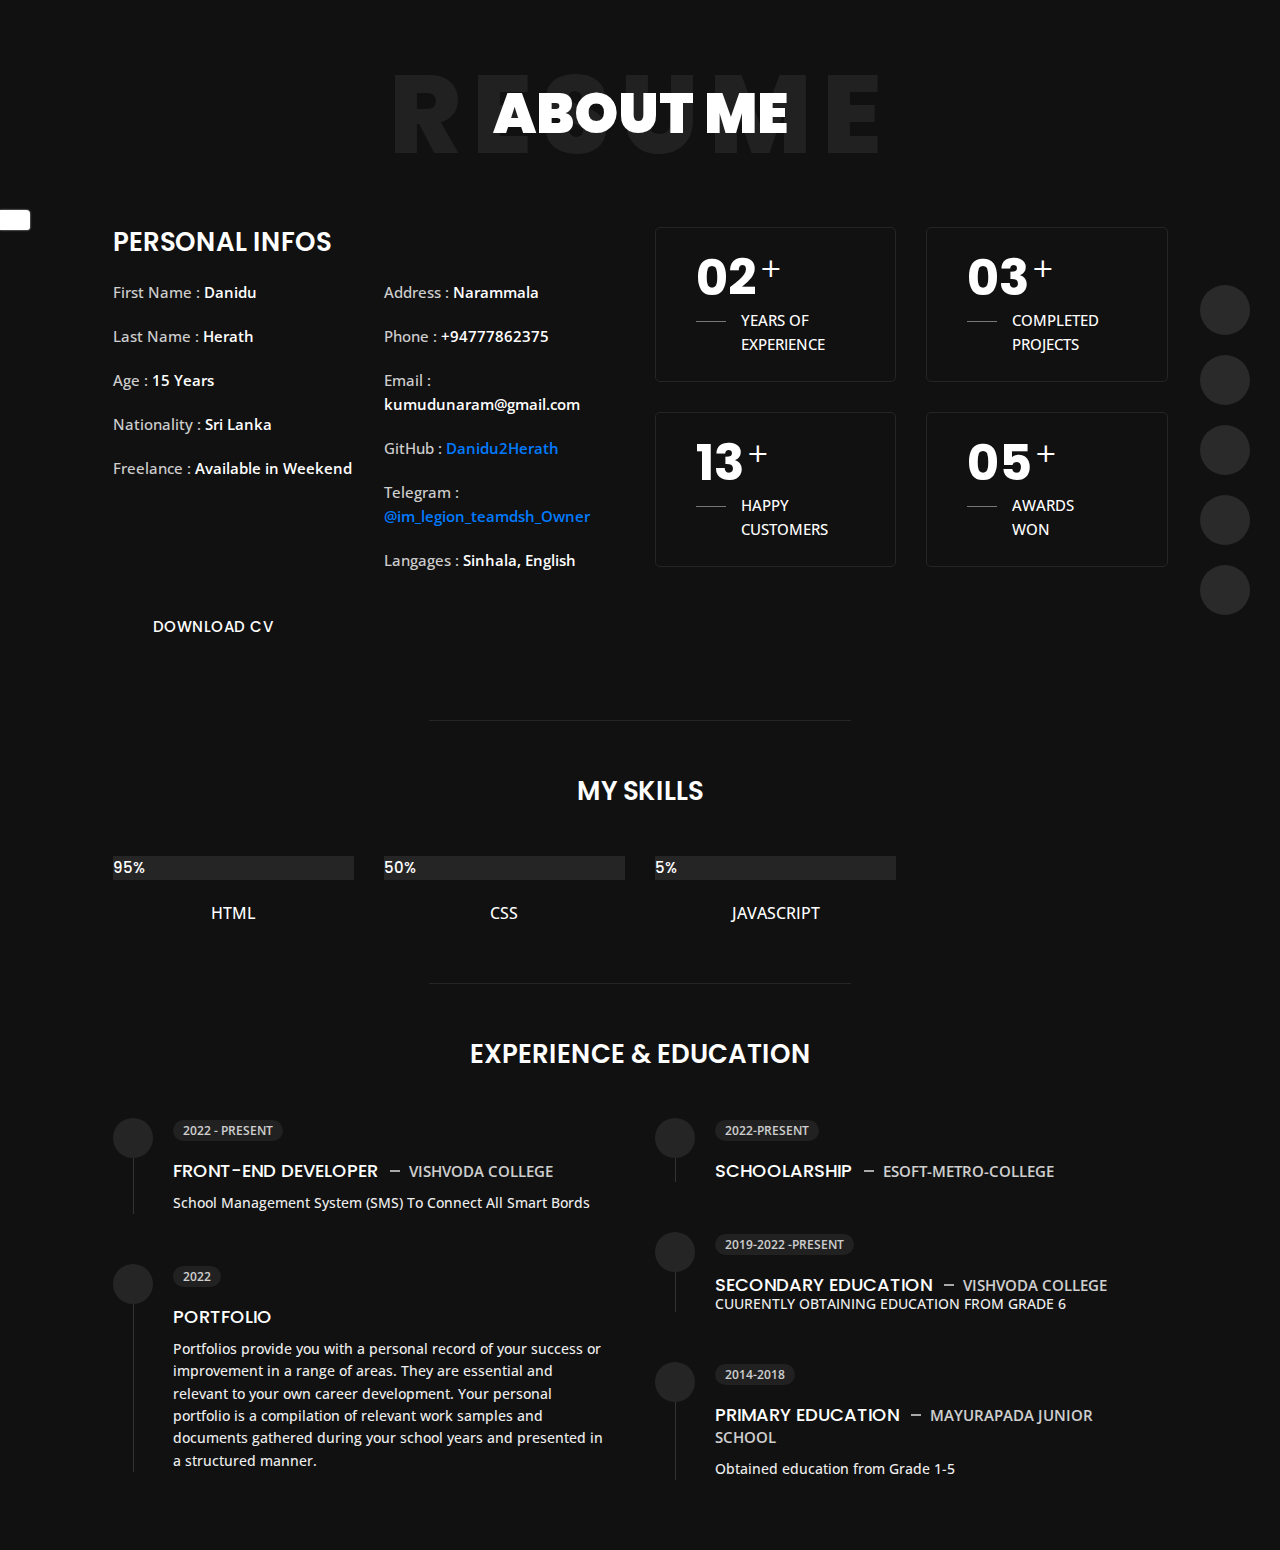
==== about.html @ b84ed31e "UI Changed" ====
<!DOCTYPE html>
<html lang="en">
  <head>
    <meta charset="utf-8" />
    <title>About Personal Portfolio</title>
    <meta name="viewport" content="width=device-width, initial-scale=1" />

    <!-- Template Google Fonts -->
    <link
      href="https://fonts.googleapis.com/css?family=Poppins:400,400i,500,500i,600,600i,700,700i,800,800i,900,900i"
      rel="stylesheet"
    />
    <link
      href="https://fonts.googleapis.com/css?family=Open+Sans:300,400,400i,600,600i,700"
      rel="stylesheet"
    />

    <!-- Template CSS Files -->
    <link href="css/bootstrap.min.css" rel="stylesheet" />
    <link href="css/preloader.min.css" rel="stylesheet" />
    <link href="css/circle.css" rel="stylesheet" />
    <link href="css/font-awesome.min.css" rel="stylesheet" />
    <link href="css/fm.revealator.jquery.min.css" rel="stylesheet" />
    <link href="css/style.css" rel="stylesheet" />

    <!-- CSS Skin File -->
    <link href="css/skins/yellow.css" rel="stylesheet" />

    <!-- Live Style Switcher - demo only -->
    <link
      rel="alternate stylesheet"
      type="text/css"
      title="blue"
      href="css/skins/blue.css"
    />
    <link
      rel="alternate stylesheet"
      type="text/css"
      title="green"
      href="css/skins/green.css"
    />
    <link
      rel="alternate stylesheet"
      type="text/css"
      title="yellow"
      href="css/skins/yellow.css"
    />
    <link
      rel="alternate stylesheet"
      type="text/css"
      title="blueviolet"
      href="css/skins/blueviolet.css"
    />
    <link
      rel="alternate stylesheet"
      type="text/css"
      title="goldenrod"
      href="css/skins/goldenrod.css"
    />
    <link
      rel="alternate stylesheet"
      type="text/css"
      title="magenta"
      href="css/skins/magenta.css"
    />
    <link
      rel="alternate stylesheet"
      type="text/css"
      title="orange"
      href="css/skins/orange.css"
    />
    <link
      rel="alternate stylesheet"
      type="text/css"
      title="purple"
      href="css/skins/purple.css"
    />
    <link
      rel="alternate stylesheet"
      type="text/css"
      title="red"
      href="css/skins/red.css"
    />
    <link
      rel="alternate stylesheet"
      type="text/css"
      title="yellowgreen"
      href="css/skins/yellowgreen.css"
    />
    <link rel="stylesheet" type="text/css" href="css/styleswitcher.css" />

    <!-- Modernizr JS File -->
    <script src="js/modernizr.custom.js"></script>
  </head>

  <body class="about">
    <!-- Live Style Switcher Starts - demo only -->
    <div id="switcher" class="">
      <div class="content-switcher">
        <h4>STYLE SWITCHER</h4>
        <ul>
          <li>
            <a
              href="#"
              onclick="setActiveStyleSheet('purple');"
              title="purple"
              class="color"
              ><img src="img/styleswitcher/purple.png" alt="purple"
            /></a>
          </li>
          <li>
            <a
              href="#"
              onclick="setActiveStyleSheet('red');"
              title="red"
              class="color"
              ><img src="img/styleswitcher/red.png" alt="red"
            /></a>
          </li>
          <li>
            <a
              href="#"
              onclick="setActiveStyleSheet('blueviolet');"
              title="blueviolet"
              class="color"
              ><img src="img/styleswitcher/blueviolet.png" alt="blueviolet"
            /></a>
          </li>
          <li>
            <a
              href="#"
              onclick="setActiveStyleSheet('blue');"
              title="blue"
              class="color"
              ><img src="img/styleswitcher/blue.png" alt="blue"
            /></a>
          </li>
          <li>
            <a
              href="#"
              onclick="setActiveStyleSheet('goldenrod');"
              title="goldenrod"
              class="color"
              ><img src="img/styleswitcher/goldenrod.png" alt="goldenrod"
            /></a>
          </li>
          <li>
            <a
              href="#"
              onclick="setActiveStyleSheet('magenta');"
              title="magenta"
              class="color"
              ><img src="img/styleswitcher/magenta.png" alt="magenta"
            /></a>
          </li>
          <li>
            <a
              href="#"
              onclick="setActiveStyleSheet('yellowgreen');"
              title="yellowgreen"
              class="color"
              ><img src="img/styleswitcher/yellowgreen.png" alt="yellowgreen"
            /></a>
          </li>
          <li>
            <a
              href="#"
              onclick="setActiveStyleSheet('orange');"
              title="orange"
              class="color"
              ><img src="img/styleswitcher/orange.png" alt="orange"
            /></a>
          </li>
          <li>
            <a
              href="#"
              onclick="setActiveStyleSheet('green');"
              title="green"
              class="color"
              ><img src="img/styleswitcher/green.png" alt="green"
            /></a>
          </li>
          <li>
            <a
              href="#"
              onclick="setActiveStyleSheet('yellow');"
              title="yellow"
              class="color"
              ><img src="img/styleswitcher/yellow.png" alt="yellow"
            /></a>
          </li>
        </ul>

        <div id="hideSwitcher">&times;</div>
      </div>
    </div>
    <div id="showSwitcher" class="styleSecondColor">
      <i class="fa fa-cog fa-spin"></i>
    </div>
    <!-- Live Style Switcher Ends - demo only -->
    <!-- Header Starts -->
    <header class="header" id="navbar-collapse-toggle">
      <!-- Fixed Navigation Starts -->
      <ul
        class="icon-menu d-none d-lg-block revealator-slideup revealator-once revealator-delay1"
      >
        <li class="icon-box">
          <i class="fa fa-home"></i>
          <a href="index.html">
            <h2>Home</h2>
          </a>
        </li>
        <li class="icon-box active">
          <i class="fa fa-user"></i>
          <a href="about.html">
            <h2>About</h2>
          </a>
        </li>
        <li class="icon-box">
          <i class="fa fa-briefcase"></i>
          <a href="portfolio.html">
            <h2>Portfolio</h2>
          </a>
        </li>
        <li class="icon-box">
          <i class="fa fa-envelope-open"></i>
          <a href="contact.html">
            <h2>Contact</h2>
          </a>
        </li>
        <li class="icon-box">
          <i class="fa fa-comments"></i>
          <a href="blog.html">
            <h2>Blog</h2>
          </a>
        </li>
      </ul>
      <!-- Fixed Navigation Ends -->
      <!-- Mobile Menu Starts -->
      <nav role="navigation" class="d-block d-lg-none">
        <div id="menuToggle">
          <input type="checkbox" />
          <span></span>
          <span></span>
          <span></span>
          <ul class="list-unstyled" id="menu">
            <li>
              <a href="index.html"
                ><i class="fa fa-home"></i><span>Home</span></a
              >
            </li>
            <li class="active">
              <a href="about.html"
                ><i class="fa fa-user"></i><span>About</span></a
              >
            </li>
            <li>
              <a href="portfolio.html"
                ><i class="fa fa-folder-open"></i><span>Portfolio</span></a
              >
            </li>
            <li>
              <a href="contact.html"
                ><i class="fa fa-envelope-open"></i><span>Contact</span></a
              >
            </li>
            <li>
              <a href="blog.html"
                ><i class="fa fa-comments"></i><span>Blog</span></a
              >
            </li>
          </ul>
        </div>
      </nav>
      <!-- Mobile Menu Ends -->
    </header>
    <!-- Header Ends -->
    <!-- Page Title Starts -->
    <section
      class="title-section text-left text-sm-center revealator-slideup revealator-once revealator-delay1"
    >
      <h1>ABOUT <span>ME</span></h1>
      <span class="title-bg">Resume</span>
    </section>
    <!-- Page Title Ends -->
    <!-- Main Content Starts -->
    <section
      class="main-content revealator-slideup revealator-once revealator-delay1"
    >
      <div class="container">
        <div class="row">
          <!-- Personal Info Starts -->
          <div class="col-12 col-lg-5 col-xl-6">
            <div class="row">
              <div class="col-12">
                <h3 class="text-uppercase custom-title mb-0 ft-wt-600">
                  personal infos
                </h3>
              </div>
              <div class="col-12 d-block d-sm-none">
                <img
                  src="img/img-mobile.jpg"
                  class="img-fluid main-img-mobile"
                  alt="my picture"
                />
              </div>
              <div class="col-6">
                <ul class="about-list list-unstyled open-sans-font">
                  <li>
                    <span class="title">first name :</span>
                    <span
                      class="value d-block d-sm-inline-block d-lg-block d-xl-inline-block"
                      >Danidu</span
                    >
                  </li>
                  <li>
                    <span class="title">last name :</span>
                    <span
                      class="value d-block d-sm-inline-block d-lg-block d-xl-inline-block"
                      >Herath</span
                    >
                  </li>
                  <li>
                    <span class="title">Age :</span>
                    <span
                      class="value d-block d-sm-inline-block d-lg-block d-xl-inline-block"
                      >15 Years</span
                    >
                  </li>
                  <li>
                    <span class="title">Nationality :</span>
                    <span
                      class="value d-block d-sm-inline-block d-lg-block d-xl-inline-block"
                      >Sri Lanka</span
                    >
                  </li>
                  <li>
                    <span class="title">Freelance :</span>
                    <span
                      class="value d-block d-sm-inline-block d-lg-block d-xl-inline-block"
                      >Available in Weekend</span
                    >
                  </li>
                </ul>
              </div>
              <div class="col-6">
                <ul class="about-list list-unstyled open-sans-font">
                  <li>
                    <span class="title">Address :</span>
                    <span
                      class="value d-block d-sm-inline-block d-lg-block d-xl-inline-block"
                      >Narammala</span
                    >
                  </li>
                  <li>
                    <span class="title">phone :</span>
                    <span
                      class="value d-block d-sm-inline-block d-lg-block d-xl-inline-block"
                      >+94777862375</span
                    >
                  </li>
                  <li>
                    <span class="title">Email :</span>
                    <span
                      class="value d-block d-sm-inline-block d-lg-block d-xl-inline-block"
                      >kumudunaram@gmail.com</span
                    >
                  </li>
                  <li>
                    <span class="title">GitHub :</span>
                    <span
                      class="value d-block d-sm-inline-block d-lg-block d-xl-inline-block"
                      ><a href="https://github.com/Danidu2Herath"
                        >Danidu2Herath</a
                      ></span
                    >
                  </li>
                  <li>
                    <span class="title">Telegram :</span>
                    <span
                      class="value d-block d-sm-inline-block d-lg-block d-xl-inline-block"
                      ><a href="https://t.me/im_legion_teamdsh_Owner"
                        >@im_legion_teamdsh_Owner</a
                      ></span
                    >
                  </li>
                  <li>
                    <span class="title">langages :</span>
                    <span
                      class="value d-block d-sm-inline-block d-lg-block d-xl-inline-block"
                      >Sinhala, English</span
                    >
                  </li>
                </ul>
              </div>
              <div class="col-12 mt-3">
                <a href="about.html" class="btn btn-download">Download CV</a>
              </div>
            </div>
          </div>
          <!-- Personal Info Ends -->
          <!-- Boxes Starts -->
          <div class="col-12 col-lg-7 col-xl-6 mt-5 mt-lg-0">
            <div class="row">
              <div class="col-6">
                <div class="box-stats with-margin">
                  <h3 class="poppins-font position-relative">02</h3>
                  <p
                    class="open-sans-font m-0 position-relative text-uppercase"
                  >
                    years of <span class="d-block">experience</span>
                  </p>
                </div>
              </div>
              <div class="col-6">
                <div class="box-stats with-margin">
                  <h3 class="poppins-font position-relative">03</h3>
                  <p
                    class="open-sans-font m-0 position-relative text-uppercase"
                  >
                    completed <span class="d-block">projects</span>
                  </p>
                </div>
              </div>
              <div class="col-6">
                <div class="box-stats">
                  <h3 class="poppins-font position-relative">13</h3>
                  <p
                    class="open-sans-font m-0 position-relative text-uppercase"
                  >
                    Happy<span class="d-block">customers</span>
                  </p>
                </div>
              </div>
              <div class="col-6">
                <div class="box-stats">
                  <h3 class="poppins-font position-relative">05</h3>
                  <p
                    class="open-sans-font m-0 position-relative text-uppercase"
                  >
                    awards <span class="d-block">won</span>
                  </p>
                </div>
              </div>
            </div>
          </div>
          <!-- Boxes Ends -->
        </div>
        <hr class="separator" />
        <!-- Skills Starts -->
        <div class="row">
          <div class="col-12">
            <h3
              class="text-uppercase pb-4 pb-sm-5 mb-3 mb-sm-0 text-left text-sm-center custom-title ft-wt-600"
            >
              My Skills
            </h3>
          </div>
          <!-- <div class="col-6 col-md-3 mb-3 mb-sm-5">
            <div class="c100 p25">
              <span>95%</span>
              <div class="slice">
                <div class="bar"></div>
                <div class="fill"></div>
              </div>
            </div>
            <h6 class="text-uppercase open-sans-font text-center mt-2 mt-sm-4">
              html
            </h6>
          </div> -->
          <div class="col-6 col-md-3 mb-3 mb-sm-5">
            <div class="c100 p89">
              <span>95%</span>
              <div class="slice">
                <div class="bar"></div>
                <div class="fill"></div>
              </div>
            </div>
            <h6 class="text-uppercase open-sans-font text-center mt-2 mt-sm-4">
              HTML
            </h6>
          </div>
          <div class="col-6 col-md-3 mb-3 mb-sm-5">
            <div class="c100 p50">
              <span>50%</span>
              <div class="slice">
                <div class="bar"></div>
                <div class="fill"></div>
              </div>
            </div>
            <h6 class="text-uppercase open-sans-font text-center mt-2 mt-sm-4">
              CSS
            </h6>
          </div>

          <div class="col-6 col-md-3 mb-3 mb-sm-5">
            <div class="c100 p5">
              <span>5%</span>
              <div class="slice">
                <div class="bar"></div>
                <div class="fill"></div>
              </div>
            </div>
            <h6 class="text-uppercase open-sans-font text-center mt-2 mt-sm-4">
              JavaScript
            </h6>
          </div>
        </div>
        <!-- Skills Ends -->
        <hr class="separator mt-1" />
        <!-- Experience & Education Starts -->
        <div class="row">
          <div class="col-12">
            <h3
              class="text-uppercase pb-5 mb-0 text-left text-sm-center custom-title ft-wt-600"
            >
              Experience <span>&</span> Education
            </h3>
          </div>
          <div class="col-lg-6 m-15px-tb">
            <div class="resume-box">
              <ul>
                <li>
                  <div class="icon">
                    <i class="fa fa-briefcase"></i>
                  </div>
                  <span class="time open-sans-font text-uppercase"
                    >2022 - Present</span
                  >
                  <h5 class="poppins-font text-uppercase">
                    Front-End Developer
                    <span class="place open-sans-font">Vishvoda College</span>
                  </h5>
                  <p class="open-sans-font">
                    School Management System (SMS) To Connect All Smart Bords
                  </p>
                </li>
                <li>
                  <div class="icon">
                    <i class="fa fa-briefcase"></i>
                  </div>
                  <span class="time open-sans-font text-uppercase">2022</span>
                  <h5 class="poppins-font text-uppercase">
                    Portfolio
                    <!-- <span class="place open-sans-font"></span> -->
                  </h5>
                  <p class="open-sans-font">
                    Portfolios provide you with a personal record of your
                    success or improvement in a range of areas. They are
                    essential and relevant to your own career development. Your
                    personal portfolio is a compilation of relevant work samples
                    and documents gathered during your school years and
                    presented in a structured manner.
                  </p>
                </li>
              </ul>
            </div>
          </div>
          <div class="col-lg-6 m-15px-tb">
            <div class="resume-box">
              <ul>
                <li>
                  <div class="icon">
                    <i class="fa fa-graduation-cap"></i>
                  </div>
                  <span class="time open-sans-font text-uppercase"
                    >2022-Present</span
                  >
                  <h5 class="poppins-font text-uppercase">
                    Schoolarship
                    <span class="place open-sans-font"
                      >Esoft-Metro-College</span
                    >
                  </h5>
                  <p class="open-sans-font"></p>
                </li>
                <li>
                  <div class="icon">
                    <i class="fa fa-graduation-cap"></i>
                  </div>
                  <span class="time open-sans-font text-uppercase">2019-2022 -Present</span>
                  <h5 class="poppins-font text-uppercase">
                   Secondary Education
                    <span class="place open-sans-font">Vishvoda College</span>
                  <p class="open-sans-font">
                    Cuurently Obtaining education from Grade 6
                  </p>
                </li>
                <li>
                  <div class="icon">
                    <i class="fa fa-graduation-cap"></i>
                  </div>
                  <span class="time open-sans-font text-uppercase">2014-2018</span>
                  <h5 class="poppins-font text-uppercase">
                    Primary Education
                    <span class="place open-sans-font">Mayurapada Junior School</span>
                  </h5>
                  <p class="open-sans-font">
                    Obtained education from Grade 1-5
                  </p>
                </li>
              </ul>
            </div>
          </div>
        </div>
        <!-- Experience & Education Ends -->
      </div>
    </section>
    <!-- Main Content Ends -->

    <!-- Template JS Files -->
    <script src="js/jquery-3.5.0.min.js"></script>
    <script src="js/styleswitcher.js"></script>
    <script src="js/preloader.min.js"></script>
    <script src="js/fm.revealator.jquery.min.js"></script>
    <script src="js/imagesloaded.pkgd.min.js"></script>
    <script src="js/masonry.pkgd.min.js"></script>
    <script src="js/classie.js"></script>
    <script src="js/cbpGridGallery.js"></script>
    <script src="js/jquery.hoverdir.js"></script>
    <script src="js/popper.min.js"></script>
    <script src="js/bootstrap.js"></script>
    <script src="js/custom.js"></script>
  </body>
</html>
---- css/style.css ----
/*------------------------------------------------------------------
[Table of contents]
	+ General
	    - Miscellaneous
		- Light Body
		- Buttons
		- Page Title
	+ Header
		- Desktop Navigation
		- Mobile Navigation
	+ Pages
		- Homepage
		+ About
		    - Personal Info List
			- Box Stats
			- Resume
			- Skills
		+ Portfolio
		    - Grid
		    + Slideshow
                - Embedded Videos
                - Carousel
                - Navigation
        + Contact
            - Left Side
            - Contact Form
		+ Blog
            - Latest Posts
            - Pagination
	- Responsive Design Styles
-------------------------------------------------------------------*/

/* [ GENERAL ] */
/*================================================== */

/*** Miscellaneous ***/

html {
  overflow-x: hidden;
  height: 100%;
}

body {
  font-family: "Poppins", sans-serif;
  font-size: 15px;
  color: #fff;
  font-weight: 500;
  line-height: 1.6;
  position: relative;
  background-size: cover;
  background-position: center;
  height: 100%;
  width: 100%;
  background-color: #111;
}

.poppins-font {
  font-family: "Poppins", sans-serif;
}

.open-sans-font {
  font-family: "Open Sans", sans-serif;
}

hr.separator {
  border-top: 1px solid #252525;
  margin: 70px auto 55px;
  max-width: 40%;
}

.ft-wt-600 {
  font-weight: 600;
}

.mb-30 {
  margin-bottom: 30px;
}

.no-transform {
  transform: none !important;
}

.custom-title {
  padding-bottom: 22px;
  font-size: 26px;
}

/*** Light Body ***/

body.light {
  color: #666;
  background-color: #fff;
}

body.home.light .home-details h1 span {
  color: #666;
}

body.home.light .home-details h6 {
  color: #777;
}

body.home.light .bg {
  background-image: url(../img/light.jpg);
  background-size: cover;
  background-repeat: no-repeat;
  background-position: top;
  box-shadow: 0 0 7px rgba(0, 0, 0, 0.3);
}

body.light .preloader .black_wall {
  background-color: #eee;
}

body.light .preloader {
  background-color: #fff;
}

body.light .title-section h1 {
  color: #666;
}

body.light .title-bg {
  color: rgba(30, 37, 48, 0.07);
}

body.light.about .box-stats {
  border: 1px solid #ddd;
}

body.light.about .c100,
body.light.about .resume-box .time {
  background-color: #eee;
}

body.light.about .resume-box .time,
body.light.about .resume-box p {
  color: #666;
}

body.light.about .resume-box .place:before {
  background-color: #666;
}

body.light.about .resume-box li:after {
  border-left: 1px solid #ddd;
}

body.light.about .c100 > span {
  color: #666;
}

body.light.about .c100:after {
  background-color: #fff;
}

body.light.portfolio .slideshow figure {
  background-color: #fff;
}

body.light.portfolio .slideshow ul > li:after {
  background: rgba(255, 255, 255, 0.77);
}

body.light.portfolio .slideshow {
  background: rgba(0, 0, 0, 0.7);
}

body.light.contact .contactform input[type="text"],
body.light.contact .contactform input[type="email"],
body.light.contact .contactform textarea {
  background-color: #fff;
  border: 1px solid #ddd;
  color: #666;
}

body.light.contact ul.social li a {
  color: #666;
  background: #eee;
}

body.light.contact ul.social li a:hover {
  color: #fff;
}

body.light.blog .post-content {
  background-color: #f2f2f2;
}

body.light.blog .post-content .entry-header h3 a {
  color: #666;
}

body.light.blog .page-link {
  color: #666;
  background-color: #eee;
  border: 1px solid #eee;
}

body.light.blog-post .meta {
  color: #888;
}

body.light.blog .page-item.active .page-link {
  color: #fff;
}

body.light hr.separator {
  border-top: 1px solid #ddd;
}

@media (min-width: 992px) {
  body.light .header ul.icon-menu li.icon-box {
    background-color: #eee;
  }

  body.light .header ul.icon-menu li.icon-box i {
    color: #666;
  }

  body.light .header ul.icon-menu li.icon-box.active,
  body.light .header ul.icon-menu li.icon-box:hover,
  body.light .header ul.icon-menu li.icon-box.active i,
  body.light .header ul.icon-menu li.icon-box:hover i {
    color: #fff;
  }
}

@media (max-width: 991px) {
  body.light .main-img-mobile {
    border: 4px solid #eee;
  }

  body.light #menuToggle {
    border: 1px solid #ddd;
  }

  body.light #menuToggle,
  body.light #menu {
    background: #eee;
  }

  body.light #menuToggle > span,
  body.light #menuToggle input:checked ~ span {
    background: #666;
  }

  body.light #menu li a {
    color: #666;
  }

  body.light #menu li:after {
    background: #ddd;
  }

  body.light.portfolio .slideshow nav {
    background: #eee;
    border-bottom: 1px solid #ddd;
  }

  body.light.portfolio .slideshow nav span img {
    display: none;
  }

  body.light.portfolio .slideshow nav span.nav-next {
    background-image: url("../img/projects/navigation/right-arrow.png");
    background-size: cover;
  }

  body.light.portfolio .slideshow nav span.nav-prev {
    background-image: url("../img/projects/navigation/left-arrow.png");
    background-size: cover;
  }

  body.light.portfolio .slideshow nav span.nav-close {
    background-image: url("../img/projects/navigation/close-button.png");
    background-size: cover;
  }

  body.light.portfolio .slideshow nav span.nav-next,
  body.light.portfolio .slideshow nav span.nav-prev {
    top: 51px;
  }

  body.light.portfolio .slideshow {
    background: #fff;
  }
}

@media (max-width: 576px) {
  body.light .title-section {
    background: #eee;
    border-bottom: 1px solid #ddd;
  }

  body.light #menuToggle {
    border: 0;
  }

  body.light.portfolio .slideshow nav span.nav-next,
  body.light.portfolio .slideshow nav span.nav-prev {
    top: 31px;
  }
}
/*** Buttons ***/
.btn {
  box-shadow: none !important;
  border-radius: 26px;
  font-weight: 500;
  height: 46px;
  line-height: 46px;
  font-size: 15px;
  text-transform: uppercase;
  color: #fff;
  padding: 0 40px;
  outline: none !important;
  overflow: hidden;
  display: inline-block;
  position: relative;
  font-family: "Poppins", sans-serif;
  letter-spacing: 0.5px;
  border: 0;
}

.btn,
.btn:hover,
.btn:focus {
  color: #fff;
  text-decoration: none;
}

/*** Page Title ***/

.title-section {
  margin: 0 auto;
  width: 100%;
  position: relative;
  padding: 80px 0;
}

.title-section h1 {
  font-size: 56px;
  font-weight: 900;
  color: #fff;
  text-transform: uppercase;
  margin: 0;
}

.title-bg {
  font-size: 110px;
  left: 0;
  letter-spacing: 10px;
  line-height: 0.7;
  position: absolute;
  right: 0;
  top: 50%;
  text-transform: uppercase;
  font-weight: 800;
  -webkit-transform: translateY(-50%);
  -moz-transform: translateY(-50%);
  -ms-transform: translateY(-50%);
  -o-transform: translateY(-50%);
  transform: translateY(-50%);
  color: rgba(255, 255, 255, 0.07);
}

/* [ HEADER ] */
/*================================================== */

/*** Desktop Navigation ***/

@media (min-width: 992px) {
  /*** Navigation ***/

  .header {
    position: fixed;
    right: 30px;
    bottom: 0;
    z-index: 3;
    display: flex;
    align-items: center;
    height: calc(100vh - 200px);
    top: 100px;
    opacity: 1;
    transition: opacity 0.3s;
    -webkit-transition: opacity 0.3s;
  }

  .header.hide-header {
    z-index: 0 !important;
    opacity: 0;
  }

  .header ul.icon-menu {
    margin: 0;
    padding: 0;
  }

  .header ul.icon-menu li.icon-box {
    width: 50px;
    height: 50px;
    list-style: none;
    position: relative;
    display: flex;
    align-items: center;
    transition: 0.3s;
    margin: 20px 0;
    border-radius: 50%;
    background: #2b2a2a;
  }

  .header ul.icon-menu li.icon-box i {
    color: #ddd;
    font-size: 19px;
    transition: 0.3s;
  }

  .header ul.icon-menu li.icon-box.active,
  .header ul.icon-menu li.icon-box:hover,
  .header ul.icon-menu li.icon-box.active i,
  .header ul.icon-menu li.icon-box:hover i {
    color: #fff;
  }

  .header .icon-box h2 {
    font-size: 15px;
    font-weight: 500;
  }

  .header .icon-box a {
    display: block;
    padding: 0;
    width: 50px;
    height: 50px;
  }

  .header .icon-box i.fa {
    position: absolute;
    pointer-events: none;
  }

  .header .icon-menu i {
    left: 0;
    right: 0;
    margin: 0 auto;
    display: block;
    text-align: center;
    font-size: 35px;
    top: 15px;
  }

  .header .icon-box h2 {
    z-index: -1;
    position: absolute;
    top: 0;
    right: 0;
    opacity: 0;
    color: #fff;
    line-height: 50px;
    font-weight: 500;
    transition: all 0.3s;
    border-radius: 30px;
    text-transform: uppercase;
    padding: 0 25px 0 30px;
    height: 50px;
  }

  .header .icon-box a:hover h2 {
    opacity: 1;
    right: 27px;
    margin: 0;
    text-align: center;
    border-radius: 30px 0 0 30px;
  }
}

/* [ Pages ] */
/*================================================== */

/*** Homepage ***/

.home .color-block {
  position: fixed;
  height: 200%;
  width: 100%;
  transform: rotate(-15deg);
  left: -83%;
  top: -50%;
}

.home .bg {
  background-image: url(../img/IMG_20191224_124745.jpg);
  background-size: cover;
  background-repeat: no-repeat;
  background-position: top;
  height: calc(100vh - 60px);
  z-index: 111;
  border-radius: 15px;
  left: 30px;
  top: 30px;
  box-shadow: 0 0 7px rgba(0, 0, 0, 0.9);
}

.home .container-home {
  display: flex;
  align-items: center;
  min-height: 100%;
}

.home .home-details > div {
  max-width: 550px;
  margin: 0 auto;
}

.home .home-details h1 {
  font-size: 45px;
  line-height: 45px;
  font-weight: 700;
  margin: 18px 0 10px;
}

.home .home-details h1 span {
  color: #fff;
  font-weight: 600;
}

.home .home-details h6 {
  color: #eee;
  font-size: 22px;
  font-weight: 400;
  display: block;
}

.home .home-details p {
  margin: 10px 0 23px;
  font-size: 16px;
  line-height: 32px;
}

/*** About ***/

.about .main-content {
  padding-bottom: 20px;
}

/* Personal Info List */

.about .about-list li:not(:last-child) {
  padding-bottom: 20px;
}

.about .about-list .title {
  opacity: 0.8;
  text-transform: capitalize;
}

.about .about-list .value {
  font-weight: 600;
}

/* Box Stats */

.about .box-stats {
  padding: 20px 30px 25px 40px;
  border-radius: 5px;
  border: 1px solid #252525;
}

.about .box-stats.with-margin {
  margin-bottom: 30px;
}

.about .box-stats h3 {
  position: relative;
  display: inline-block;
  margin: 0;
  font-size: 50px;
  font-weight: 700;
}

.about .box-stats h3:after {
  content: "+";
  position: absolute;
  right: -24px;
  font-size: 33px;
  font-weight: 300;
  top: 2px;
}

.about .box-stats p {
  padding-left: 45px;
}

.about .box-stats p:before {
  content: "";
  position: absolute;
  left: 0;
  top: 13px;
  width: 30px;
  height: 1px;
  background: #777;
}

/* Resume */

.about .resume-box ul {
  margin: 0;
  padding: 0;
  list-style: none;
}

.about .resume-box li {
  position: relative;
  padding: 0 20px 0 60px;
  margin: 0 0 50px;
}

.about .resume-box li:after {
  content: "";
  position: absolute;
  top: 0;
  left: 20px;
  bottom: 0;
  border-left: 1px solid #333;
}

.about .resume-box .icon {
  width: 40px;
  height: 40px;
  position: absolute;
  left: 0;
  right: 0;
  line-height: 40px;
  text-align: center;
  z-index: 1;
  border-radius: 50%;
  color: #fff;
  background-color: #252525;
}

.about .resume-box .time {
  color: #fff;
  font-size: 12px;
  padding: 1px 10px;
  display: inline-block;
  margin-bottom: 12px;
  border-radius: 20px;
  font-weight: 600;
  background-color: #252525;
  opacity: 0.8;
}

.about .resume-box h5 {
  font-size: 18px;
  margin: 7px 0 10px;
}

.about .resume-box p {
  margin: 0;
  color: #eee;
  font-size: 14px;
}

.about .resume-box .place {
  opacity: 0.8;
  font-weight: 600;
  font-size: 15px;
  position: relative;
  padding-left: 26px;
}

.about .resume-box .place:before {
  position: absolute;
  content: "";
  width: 10px;
  height: 2px;
  background-color: #fff;
  left: 7px;
  top: 9px;
  opacity: 0.8;
}

/* Skills */

.about .c100 {
  float: none !important;
  margin: 0 auto;
  background-color: #252525;
}

.about .c100 > span {
  color: #fff;
}

.about .c100:after {
  background-color: #111;
}

/*** Portfolio ***/
.portfolio .main-content {
  padding-bottom: 60px;
  margin-top: -15px;
}

/* Grid */

.portfolio .grid-gallery ul {
  list-style: none;
  margin: 0;
  padding: 0;
}

.portfolio .grid-gallery figure {
  margin: 0;
}

.portfolio .grid-gallery figure img {
  display: block;
  width: 100%;
  border-radius: 5px;
  transition: 0.3s;
}

.portfolio .grid-wrap {
  margin: 0 auto;
}

.portfolio .grid {
  margin: 0 auto;
}

.portfolio .grid li {
  width: 33.333333%;
  float: left;
  cursor: pointer;
  padding: 15px;
}

.portfolio .grid figure {
  -webkit-transition: 0.3s;
  transition: 0.3s;
  border-radius: 5px;
  padding: 0;
  position: relative;
  overflow: hidden;
}

.portfolio .grid figure img {
  display: block;
  position: relative;
}

.portfolio .grid li a {
  overflow: hidden;
}

.portfolio .grid li figure div {
  position: absolute;
  width: 100%;
  height: 100%;
  display: -webkit-box;
  display: -webkit-flex;
  display: -ms-flexbox;
  display: flex;
  -webkit-box-align: center;
  -webkit-align-items: center;
  -ms-flex-align: center;
  align-items: center;
  text-align: center;
  justify-content: center;
}

.portfolio .grid li figure div span {
  margin: 0;
  text-transform: uppercase;
  color: #fff;
  font-size: 18px;
}

/* Slideshow */

.portfolio .slideshow {
  position: fixed;
  background: rgba(0, 0, 0, 0.85);
  width: 100%;
  height: 100%;
  top: 0;
  left: 0;
  z-index: 1111;
  opacity: 0;
  visibility: hidden;
  overflow: hidden;
  -webkit-perspective: 1000px;
  perspective: 1000px;
  -webkit-transition: opacity 0.5s, visibility 0s 0.5s;
  transition: opacity 0.5s, visibility 0s 0.5s;
  text-align: left;
}

.portfolio .slideshow-open .slideshow {
  opacity: 1;
  visibility: visible;
  -webkit-transition: opacity 0.5s;
  transition: opacity 0.5s;
}

.portfolio .slideshow ul {
  width: 100%;
  height: 100%;
  -webkit-transform-style: preserve-3d;
  transform-style: preserve-3d;
  -webkit-transform: translate3d(0, 0, 150px);
  transform: translate3d(0, 0, 150px);
  -webkit-transition: -webkit-transform 0.5s;
  transition: transform 0.5s;
}

.portfolio .slideshow ul.animatable > li {
  -webkit-transition: -webkit-transform 0.5s;
  transition: transform 0.5s;
}

.portfolio .slideshow-open .slideshow ul {
  -webkit-transform: translate3d(0, 0, 0);
  transform: translate3d(0, 0, 0);
}

.portfolio .slideshow ul > li {
  width: 660px;
  position: absolute;
  top: 50%;
  left: 50%;
  margin: -280px 0 0 -330px;
  visibility: hidden;
}

.portfolio .slideshow ul > li.show {
  visibility: visible;
}

.portfolio .slideshow ul > li:after {
  content: "";
  position: absolute;
  width: 100%;
  height: 100%;
  top: 0;
  left: 0;
  background: rgba(0, 0, 0, 0.7);
  -webkit-transition: opacity 0.3s;
  transition: opacity 0.3s;
  z-index: 111;
  border-radius: 10px;
}

.portfolio .slideshow ul > li.current:after {
  visibility: hidden;
  opacity: 0;
  -webkit-transition: opacity 0.3s, visibility 0s 0.3s;
  transition: opacity 0.3s, visibility 0s 0.3s;
}

.portfolio .slideshow figure {
  width: 100%;
  height: 100%;
  background: #252525;
  padding: 30px;
  overflow: auto;
  border-radius: 10px;
}

.portfolio .slideshow a {
  text-decoration: underline;
}

.portfolio .slideshow figcaption {
  margin-bottom: 15px;
}

.portfolio .slideshow figcaption h3 {
  text-transform: uppercase;
  padding: 10px 0 20px;
  font-weight: 700;
  text-align: center;
  font-size: 33px;
}

/* Embedded Videos */

.portfolio .slideshow .videocontainer,
.portfolio .slideshow .responsive-video {
  max-width: 100%;
  border-radius: 4px;
  display: block;
  object-fit: cover;
}

.portfolio .slideshow .videocontainer {
  position: relative;
  padding-bottom: 56.2%;
  padding-top: 0;
  height: 0;
  max-width: 100%;
  overflow: hidden;
  width: 100%;
  display: block;
  margin: 0;
  border-radius: 4px;
}

.portfolio .slideshow .videocontainer iframe,
.portfolio .slideshow .videocontainer object,
.portfolio .slideshow .videocontainer embed {
  position: absolute;
  top: 0;
  left: 0;
  width: 100%;
  height: 100%;
  border: 0;
}

/* Carousel */

.portfolio .slideshow .carousel-indicators {
  bottom: 0;
  background: rgba(0, 0, 0, 0.4);
  padding: 10px 0;
  margin: 0;
}

.portfolio .slideshow .carousel-indicators li {
  width: 10px;
  height: 10px;
  border-radius: 50%;
  margin: 0 7px;
  background-color: #fff;
  opacity: 1;
}

/* Navigation */

.portfolio .slideshow nav span {
  position: fixed;
  z-index: 1000;
  text-align: center;
  cursor: pointer;
  padding: 200px 30px;
  color: #fff;
}

.portfolio .slideshow nav span.nav-prev,
.portfolio .slideshow nav span.nav-next {
  top: 50%;
  -webkit-transform: translateY(-50%);
  transform: translateY(-50%);
  font-size: 41px;
  line-height: 58px;
}

.portfolio .slideshow nav span.nav-prev {
  left: 0;
}

.portfolio .slideshow nav span.nav-next {
  right: 0;
}

.portfolio .slideshow nav span.nav-close {
  top: 30px;
  right: 30px;
  padding: 0;
}

/*** Contact ***/
.contact .main-content {
  padding-bottom: 85px;
}
/* Left Side */

.contact .custom-span-contact {
  font-weight: 600;
  padding-left: 50px;
  line-height: 21px;
  padding-top: 5px;
}

.contact .custom-span-contact i {
  left: 0;
  top: 10px;
  font-size: 33px;
}

.contact .custom-span-contact i.fa-phone-square {
  font-size: 39px;
  top: 7px;
}

.contact .custom-span-contact span {
  text-transform: uppercase;
  opacity: 0.8;
  font-weight: 400;
}

.contact ul.social {
  margin-left: -5px;
}

.contact ul.social li {
  display: inline-block;
}

.contact ul.social li a {
  display: inline-block;
  height: 40px;
  width: 40px;
  line-height: 42px;
  text-align: center;
  color: #fff;
  transition: 0.3s;
  font-size: 17px;
  margin: 0 6px;
  background: #2b2a2a;
  border-radius: 50%;
}
/* Form */
.contact .contactform input[type="text"],
.contact .contactform input[type="email"] {
  border: 1px solid #111;
  width: 100%;
  background: #252525;
  color: #fff;
  padding: 11px 26px;
  margin-bottom: 30px;
  border-radius: 30px;
  outline: none !important;
  transition: 0.3s;
}

.contact .contactform textarea {
  border: 1px solid #111;
  background: #252525;
  color: #fff;
  width: 100%;
  padding: 12px 26px;
  margin-bottom: 20px;
  height: 160px;
  overflow: hidden;
  border-radius: 30px;
  outline: none !important;
  transition: 0.3s;
}

.contact .contactform .form-message {
  margin: 24px 0;
}

.contact .contactform .output_message {
  display: block;
  color: #fff;
  height: 46px;
  line-height: 46px;
  border-radius: 30px;
}

.contact .contactform .output_message.success {
  background: #28a745;
}

.contact .contactform .output_message.success:before {
  font-family: FontAwesome;
  content: "\f14a";
  padding-right: 10px;
}

.contact .contactform .output_message.error {
  background: #dc3545;
}

.contact .contactform .output_message.error:before {
  font-family: FontAwesome;
  content: "\f071";
  padding-right: 10px;
}

/*** Blog ***/

.blog .main-content {
  padding-bottom: 85px;
}

/* Latest Posts */

.blog .post-container {
  display: block;
}

.blog .post-content {
  background-color: #252525;
  padding: 20px 25px 25px 25px;
  border-radius: 0 0 5px 5px;
}

.blog .post-content .entry-header h3 {
  line-height: 26px;
  cursor: pointer;
}

.blog .post-content .entry-header h3 a {
  text-decoration: none;
  transition: 0.5s;
}

.blog .post-thumb {
  border-radius: 5px 5px 0 0;
  cursor: pointer;
}

.blog .post-thumb a {
  border-radius: 5px 5px 0 0;
}

.blog .post-container:hover img {
  transform: scale(1.2);
}

.blog .post-thumb a img {
  border-radius: 5px 5px 0 0;
  transition: 0.3s;
}

.blog .post-content .entry-content p {
  margin: 15px 0 5px;
}

.blog .post-content .entry-header h3 a {
  color: #fff;
  font-size: 20px;
  font-weight: 600;
}

/* pagination */

.blog .pagination {
  margin-bottom: 30px;
}

.blog .page-link {
  color: #fff;
  background-color: #252525;
  border: 1px solid #252525;
  padding: 0;
  margin: 0 10px;
  border-radius: 50% !important;
  width: 43px;
  height: 43px;
  line-height: 43px;
  text-align: center;
  transition: 0.3s;
}

.blog .page-link:focus,
.blog .page-link:active {
  box-shadow: none !important;
}

.blog .page-link:hover {
  color: #fff !important;
}

/* Blog Post */

.blog-post article {
  max-width: 700px;
  margin: 0 auto;
}

.blog-post article h1 {
  font-weight: 600;
  margin: 13px 0 20px;
}

.blog-post article img {
  border-radius: 5px;
  margin-bottom: 20px;
}

.blog-post .meta {
  color: #eee;
  font-size: 13px;
}

.blog-post .meta span {
  padding-right: 15px;
}

.blog-post .meta i {
  padding-right: 3px;
}

/* [ RESPONSIVE DESIGN STYLES ] */

@media (min-width: 1351px) {
  .portfolio .container-portfolio .grid {
    text-align: left;
  }
}

@media (max-width: 1350px) and (min-width: 992px) {
  .container {
    max-width: calc(100% - 195px);
  }

  .portfolio .container-portfolio {
    max-width: calc(100% - 195px);
  }
}

@media (max-width: 1100px) and (min-width: 992px) {
  .home .home-details > div {
    max-width: 450px;
  }
}

@media (min-width: 1600px) {
  .home .home-details > div {
    max-width: 600px;
  }
}

@media (min-width: 992px) {
  .home .home-details-container {
    width: 100%;
    height: 100vh;
  }

  body.home {
    overflow: hidden;
  }

  .btn:before {
    font: 15px/1.2em FontAwesome;
    color: #fff;
    position: absolute;
    height: 100%;
    right: 25px;
    top: 50%;
    margin-top: -9px;
    transition: all 0.3s;
    opacity: 0;
    filter: alpha(opacity=0);
    -webkit-transform: translateX(-20px);
    transform: translateX(-20px);
  }

  .btn.btn-about:before {
    content: "\f007";
  }

  .btn.btn-portfolio:before {
    content: "\f07c";
    margin-top: -8px;
  }

  .btn.btn-preview:before {
    content: "\f08e";
  }

  .btn.btn-download:before {
    content: "\f019";
  }

  .btn.btn-contact:before {
    content: "\f1d8";
  }

  .btn span {
    position: relative;
    display: block;
    transition: all 0.3s;
  }

  .btn:hover span {
    -webkit-transform: translateX(-10px);
    transform: translateX(-10px);
  }

  .btn:hover:before {
    opacity: 1;
    filter: alpha(opacity=100);
    -webkit-transform: translateX(0);
    transform: translateX(0);
  }
}

/* Mobile  Navigation */

@media (max-width: 991px) {
  .btn {
    padding: 0 28px;
  }

  body.home {
    padding: 25px;
  }

  body.home .main-container {
    padding: 30px 0 !important;
  }

  .home .home-details-container {
    margin: 0 auto;
  }

  .home .home-details {
    padding: 0;
  }

  .main-img-mobile {
    border-radius: 50%;
    width: 270px;
    height: 270px;
    border: 4px solid #252525;
    margin: 0 auto 25px;
    display: block;
  }

  .home .home-details h1 {
    font-size: 38px;
    line-height: 38px;
    margin: 29px 0 13px;
  }

  .home .home-details p {
    margin: 10px 0 23px;
    font-size: 15px;
    line-height: 30px;
  }

  #menuToggle {
    display: inline-block;
    position: fixed;
    top: 30px;
    right: 30px;
    z-index: 1111;
    user-select: none;
    padding: 19px 0 0 16px;
    width: 54px;
    height: 54px;
    border-radius: 5px;
    background: #252525;
  }

  #menuToggle input {
    display: flex;
    width: 54px;
    height: 54px;
    position: absolute;
    cursor: pointer;
    opacity: 0;
    z-index: 2;
    top: 0;
    left: 0;
  }

  #menuToggle > span {
    display: flex;
    width: 23px;
    height: 2px;
    margin-bottom: 5px;
    position: relative;
    background: #ffffff;
    border-radius: 3px;
    z-index: 1;
    transform-origin: 5px 0;
    transition: transform 0.5s cubic-bezier(0.77, 0.2, 0.05, 1),
      background 0.5s cubic-bezier(0.77, 0.2, 0.05, 1), opacity 0.55s ease;
  }

  #menuToggle > span:first-child {
    transform-origin: 0 0;
  }

  #menuToggle > span:nth-last-child(2) {
    transform-origin: 0 100%;
  }

  #menuToggle input:checked ~ span {
    opacity: 1;
    transform: rotate(45deg) translate(4px, 0);
    background: #fff;
  }

  #menuToggle input:checked ~ span:nth-last-child(3) {
    opacity: 0;
    transform: rotate(0deg) scale(0.2, 0.2);
  }

  #menuToggle input:checked ~ span:nth-last-child(2) {
    transform: rotate(-45deg) translate(2px, 4px);
  }

  #menu {
    position: fixed;
    left: 0;
    top: 0;
    width: 100%;
    height: 100%;
    margin: 0;
    padding-top: 60px;
    background-color: #252525;
    -webkit-font-smoothing: antialiased;
    transform-origin: 0 0;
    transform: translate(-100%, 0);
    transition: transform 0.5s cubic-bezier(0.77, 0.2, 0.05, 1);
  }

  #menuToggle input:checked ~ ul {
    transform: none;
  }

  #menu li {
    position: relative;
    padding-left: 30px;
  }

  #menu li:after {
    position: absolute;
    content: "";
    height: 1px;
    width: calc(100% - 60px);
    background: #333;
    left: 30px;
  }

  #menu li:last-child:after {
    display: none;
  }

  #menu li.active a span {
    font-weight: 600;
  }

  #menu li a {
    color: #fff;
    text-transform: uppercase;
    transition-delay: 2s;
    font-size: 26px;
    display: block;
    text-decoration: none;
    padding: 14px 0;
    position: relative;
  }

  #menu li a span {
    position: absolute;
    left: 50px;
    font-weight: 400;
  }

  .portfolio .grid li {
    width: 50%;
  }

  .portfolio .grid li figure div {
    display: none !important;
  }

  .portfolio .slideshow {
    background: #252525;
  }

  .portfolio .slideshow nav span {
    padding: 0;
  }

  .portfolio .slideshow ul > li {
    width: 100%;
    height: 100%;
    position: absolute;
    top: 0;
    left: 0;
    right: 0;
    margin: 0;
  }

  .portfolio .slideshow ul > li:after {
    display: none;
  }

  .portfolio .slideshow figure {
    padding: 125px 30px 30px;
    border-radius: 0;
    max-width: 720px;
    margin: 0 auto;
  }

  .portfolio .slideshow nav span.nav-prev,
  .portfolio .slideshow nav span.nav-next {
    top: 35px;
    width: 32px;
    height: 32px;
  }

  .portfolio .slideshow nav span.nav-next {
    right: 30px;
  }

  .portfolio .slideshow nav span.nav-prev {
    left: 30px;
  }

  .portfolio .slideshow nav span.nav-prev img,
  .portfolio .slideshow nav span.nav-next img {
    width: 32px;
    height: 32px;
  }

  .portfolio .slideshow nav span:before {
    display: none;
  }

  .portfolio .slideshow nav span.nav-close {
    top: 35px;
    right: 0;
    left: 0;
    margin: 0 auto;
    width: 32px;
    height: 32px;
    display: block;
    line-height: 0;
  }

  .portfolio .slideshow nav span.nav-close img {
    width: 32px;
    height: 32px;
  }

  .portfolio .slideshow nav {
    position: fixed;
    top: 0;
    width: 100%;
    height: 102px;
    background: #252525;
    z-index: 1;
    border-bottom: 1px solid #333;
  }

  .contact .main-content {
    padding-bottom: 0;
  }
}

@media (max-width: 767px) {
  .home .home-details p {
    font-size: 14px;
    line-height: 28px;
  }
}

@media (max-width: 576px) {
  .btn {
    font-size: 14px;
  }

  body {
    font-size: 14px;
  }

  .title-section.revealator-delay1 {
    transform: none !important;
    opacity: 1 !important;
  }

  #menuToggle {
    right: 10px;
    top: 4px;
    padding: 19px 0 0 13px;
    width: 49px;
    height: 49px;
  }

  .home #menuToggle {
    right: 25px;
    top: 25px;
    padding: 17px 0 0 13px;
  }

  #menu li {
    padding-left: 25px;
  }

  #menu li a {
    font-size: 18px;
  }

  #menu li:after {
    width: calc(100% - 50px);
    left: 25px;
  }

  #menu li a span {
    left: 35px;
  }

  .main-content {
    padding-top: 85px;
  }

  .main-content > .container {
    padding: 0 25px;
  }

  .main-img-mobile {
    width: 230px;
    height: 230px;
  }

  .home .home-details h1 {
    font-size: 29px;
    line-height: 29px;
    margin: 18px 0 13px;
  }

  .home .home-details h6 {
    font-size: 19px;
  }

  .title-section {
    padding: 16px 25px 14px;
    background: #252525;
    border-bottom: 1px solid #333;
    margin-bottom: 36px;
    position: fixed;
    right: 0;
    left: 0;
    z-index: 11;
    top: 0;
  }

  .title-section h1 {
    font-size: 26px;
  }

  .title-bg {
    display: none;
  }

  .custom-title {
    font-size: 21px;
  }

  .about .main-content {
    padding-bottom: 0;
  }

  .about .resume-box h5 {
    font-size: 17px;
  }

  .about .box-stats {
    padding: 15px 20px 20px 25px;
  }

  .about .c100 {
    transform: scale(0.8);
  }

  .about .box-stats.with-margin {
    margin-bottom: 25px;
  }

  .about .box-stats h3 {
    font-size: 40px;
  }

  .about .box-stats p {
    padding-left: 0;
  }

  .about .box-stats p:before {
    display: none;
  }

  .portfolio .main-content {
    padding-bottom: 10px;
    margin-top: -12px;
  }

  .portfolio .grid li {
    width: 100%;
  }

  .portfolio .main-content > .container {
    padding: 0 10px;
  }

  .portfolio .slideshow figure {
    padding: 85px 25px 25px;
  }

  .portfolio .slideshow figcaption h3 {
    font-size: 25px;
  }

  .portfolio .slideshow nav span.nav-prev,
  .portfolio .slideshow nav span.nav-next {
    top: 9px;
    width: 20px;
    height: 20px;
  }

  .portfolio .slideshow nav span.nav-next {
    right: 20px;
  }

  .portfolio .slideshow nav span.nav-prev {
    left: 20px;
  }

  .portfolio .slideshow nav span.nav-prev img,
  .portfolio .slideshow nav span.nav-next img {
    width: 20px;
    height: 20px;
  }

  .portfolio .slideshow nav span.nav-close {
    top: 21px;
    width: 20px;
    height: 20px;
  }

  .portfolio .slideshow nav span.nav-close img {
    width: 20px;
    height: 20px;
  }

  .portfolio .slideshow nav {
    height: 62px;
  }

  .blog .main-content {
    padding-bottom: 55px;
  }

  .blog-post article h1 {
    font-size: 25px;
  }

  .separator.mt-1 {
    margin-top: 35px !important;
  }
}
---- css/styleswitcher.css ----
#switcher {
  background: #fff;
  position: fixed;
  display: none;
  top: 100px;
  left: 0;
  direction: ltr;
  z-index: 11111;
  width: 220px;
  margin-left: 0;
  border-radius: 0 5px 5px 0;
  font-family: "Open Sans", Arial, sans-serif;
  -webkit-box-shadow: 0px 0px 4px 0px rgba(51, 51, 51, 0.2);
  box-shadow: 0px 0px 4px 0px rgba(51, 51, 51, 0.2);
}

#switcher label {
  padding-right: 20px;
  padding-left: 20px;
  font-weight: normal;
  cursor: pointer;
  color: #333;
  position: relative;
}
#switcher hr {
  border: 0;
  border-bottom: #ccc 1px solid;
  margin: 10px 0;
}
#switcher h4 {
  padding: 5px 0;
  border-bottom: #ccc 1px solid;
  text-transform: uppercase;
  font-size: 15px;
  font-weight: bold;
  color: #333;
  margin: 0 0 10px 0;
}

#switcher ul {
  padding: 0 !important;
  margin: 20px 0 !important;
}
#switcher ul li {
  text-transform: uppercase;
  margin-bottom: 0;
  font-size: 12px;
  display: inline-block;
}
#switcher ul li a img {
  width: 30px;
}

#showSwitcher {
  z-index: 11111;
  margin-left: 0px;
  position: fixed;
  left: 0;
  top: 210px;
  background: #fff;
  box-shadow: #ccc 0 0 2px;
  border-left: 0;
  font-size: 18px;
  display: block;

  -webkit-border-bottom-right-radius: 3px;
  -webkit-border-top-right-radius: 4px;
  -moz-border-radius-bottomright: 3px;
  -moz-border-radius-topright: 4px;
  border-bottom-right-radius: 3px;
  border-top-right-radius: 4px;

  padding: 10px 16px 10px 14px;
  cursor: pointer;
}
#hideSwitcher {
  cursor: pointer;
  line-height: 43px;
  font-size: 38px;
  margin-bottom: 0px;
  color: #999;
  position: absolute;
  background-color: #fff;
  width: 40px;
  height: 40px;
  top: 7px;
  right: 16px;
  text-align: right;
  -webkit-border-bottom-right-radius: 3px;
  -webkit-border-top-right-radius: 4px;
  -moz-border-radius-bottomright: 3px;
  -moz-border-radius-topright: 4px;
  border-bottom-right-radius: 3px;
  border-top-right-radius: 4px;
}

#switcher .content-switcher {
  padding: 16px;
  overflow: hidden;
}

#switcher a.color {
  border-radius: 2px;
  cursor: pointer;
  display: inline-block;
  margin: 4px 2px;
  width: 30px;
  height: 30px;
}

#switcher p small {
  font-size: 10px;
}
#switcher p {
  margin: 15px 0 10px 0;
  font-size: 12px;
  font-weight: 400;
  color: #2e363f;
}
#showSwitcher i {
  font-size: 25px;
  color: #222;
}
#switcher .styled-select select {
  background: #f5f5f5;
  width: 100%;
  font-size: 13px;
  line-height: 13px;
  outline: none;

  -webkit-appearance: none;
  cursor: pointer;
}
#switcher p.separator {
  margin-bottom: 0;
}
#switcher span.hot {
  background: #ff0000;
  color: #fff;
  padding: 4px;
  border-radius: 6px;
  margin-left: 4px;
  font-weight: 700;
}
#switcher span.info {
  font-size: 11px;
  display: block;
  color: #118ce7;
  font-style: italic;
}

/** ============ **/
#switcher .switcher_thumb {
  display: inline-block;
  margin: 4px 3px;
}
#switcher .switcher_thumb.selected {
  box-shadow: #666 0 0 5px;
}
#switcher .purchase {
  background-color: #82b440;
  text-transform: capitalize;
  font-size: 14px;
  border-radius: 4px;
  font-weight: 500;
  display: block;
  text-align: center;
  margin-top: 25px;
}
@media only screen and (max-width: 991px) {
  #switcher {
    top: 40px;
  }
  #showSwitcher {
    top: 15px;
    display: none;
  }
}

#switcher .dark_switch {
  margin-top: 5px;
  opacity: 1;
  left: 0;
}
#switcher .purchase {
  text-transform: uppercase;
  transform: none !important;
  color: #fff;
  padding: 12px 26px;
  border-radius: 30px;
  font-weight: 600;
  text-decoration: none;
}
#switcher .purchase i {
  padding-right: 10px;
}
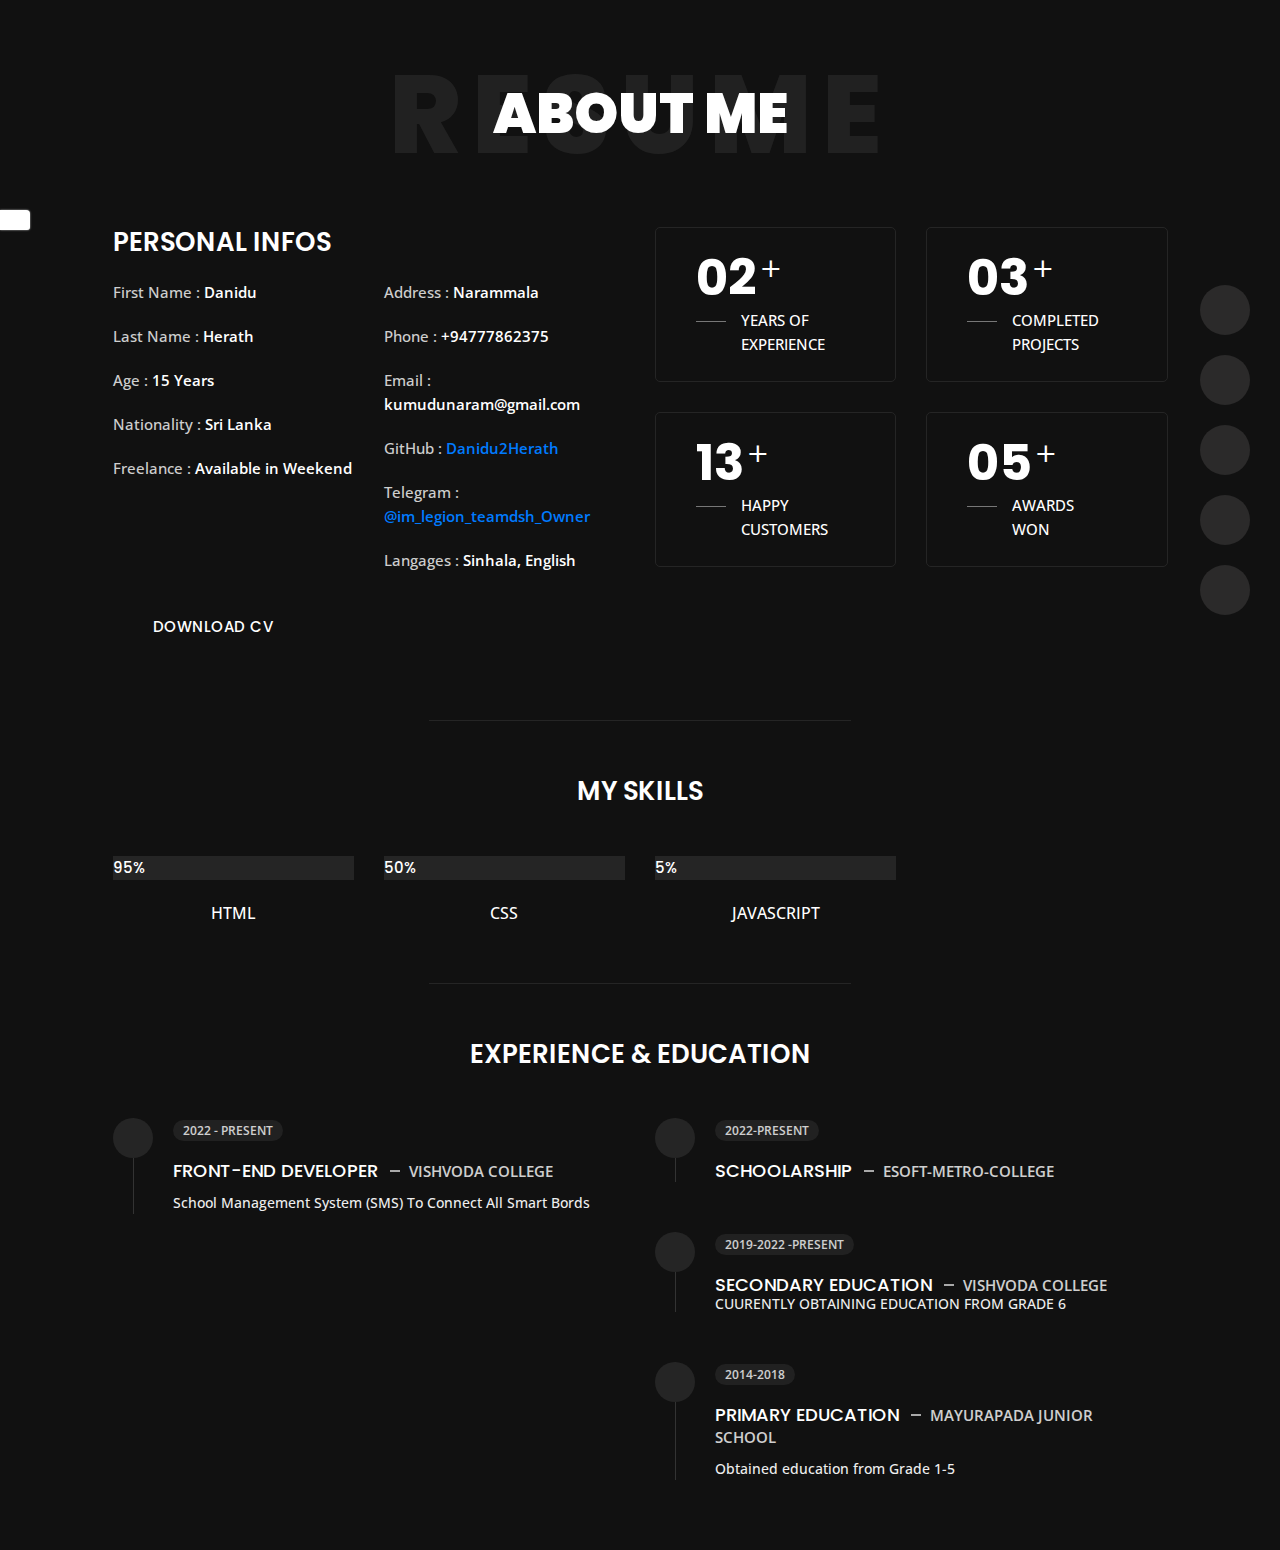
==== commit e40291d4: "Unwanted part removed in About.html" ====
--- a/about.html
+++ b/about.html
@@ -535,15 +535,15 @@
                     School Management System (SMS) To Connect All Smart Bords
                   </p>
                 </li>
-                <li>
+                <!-- <li>
                   <div class="icon">
                     <i class="fa fa-briefcase"></i>
                   </div>
                   <span class="time open-sans-font text-uppercase">2022</span>
                   <h5 class="poppins-font text-uppercase">
-                    Portfolio
+                    Portfolio-->
                     <!-- <span class="place open-sans-font"></span> -->
-                  </h5>
+                  <!-- </h5>
                   <p class="open-sans-font">
                     Portfolios provide you with a personal record of your
                     success or improvement in a range of areas. They are
@@ -552,7 +552,7 @@
                     and documents gathered during your school years and
                     presented in a structured manner.
                   </p>
-                </li>
+                </li> -->
               </ul>
             </div>
           </div>
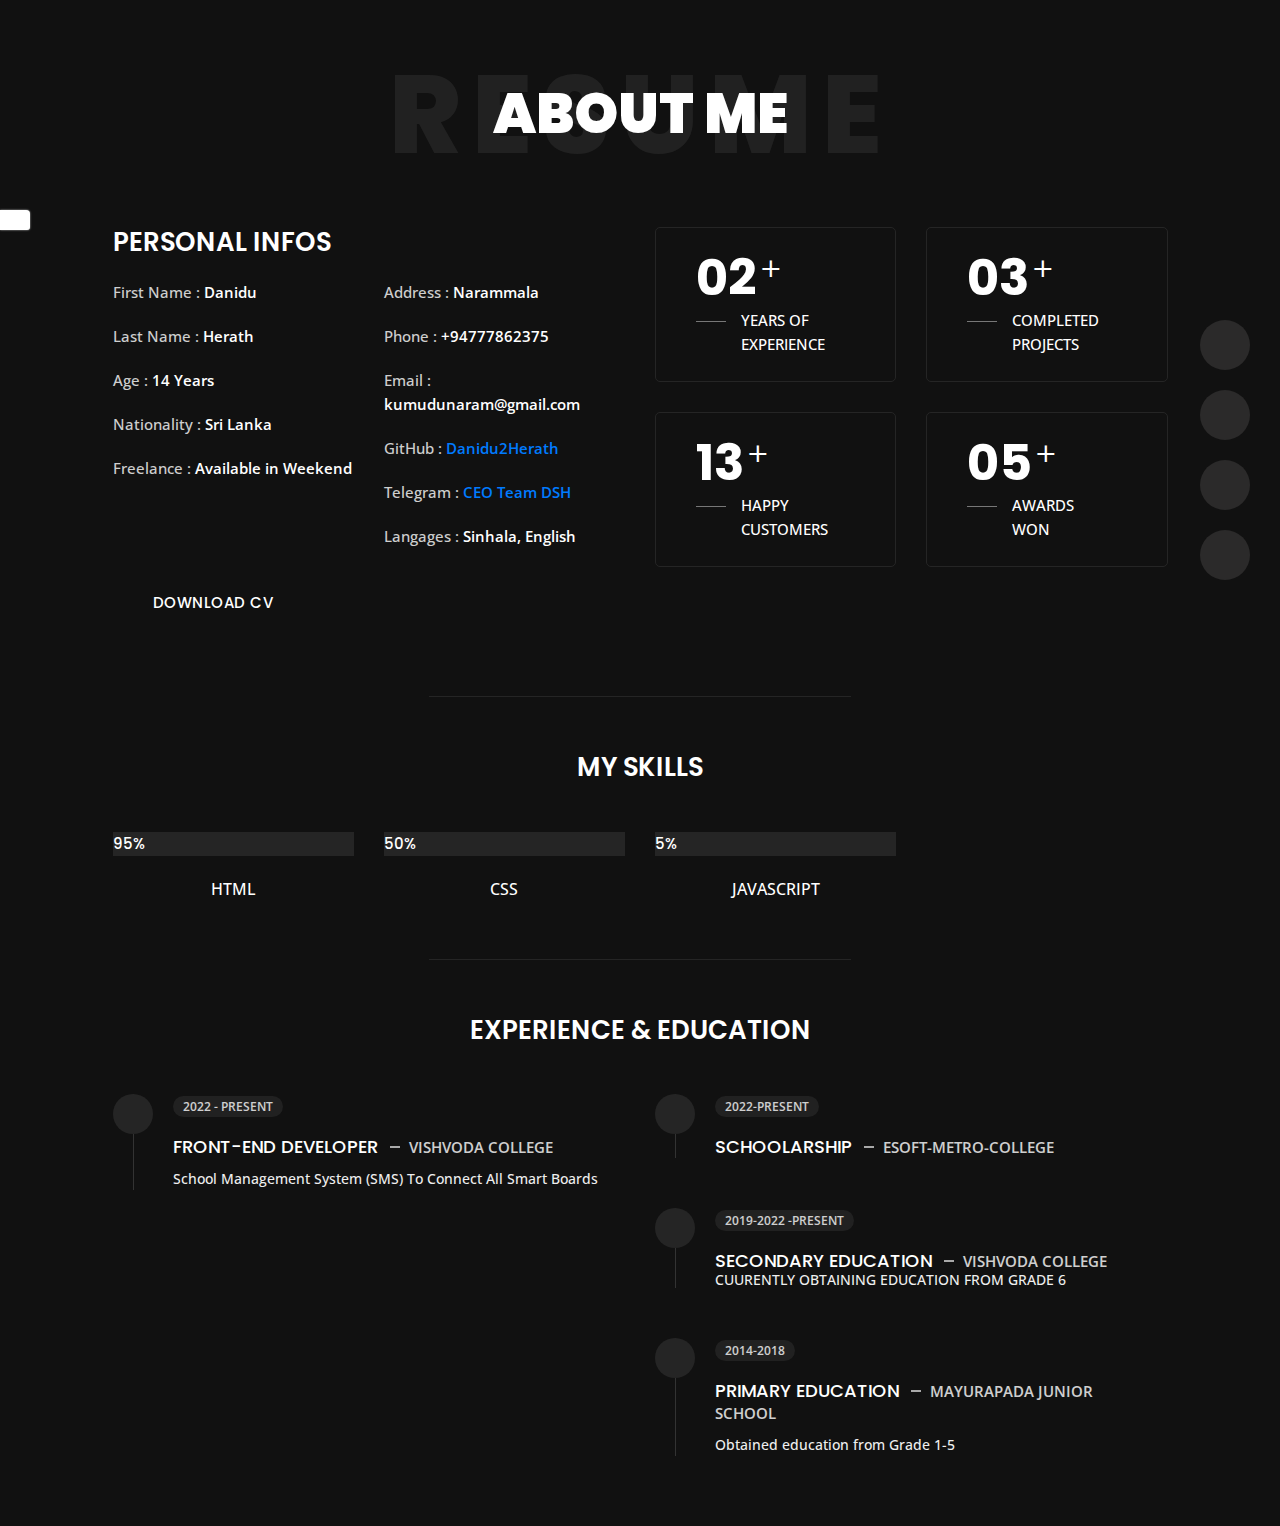
==== commit 371a8913: "Unnecessary things removed and code cleaned" ====
--- a/about.html
+++ b/about.html
@@ -1,462 +1,446 @@
 <!DOCTYPE html>
 <html lang="en">
-  <head>
-    <meta charset="utf-8" />
-    <title>About Personal Portfolio</title>
-    <meta name="viewport" content="width=device-width, initial-scale=1" />
-
-    <!-- Template Google Fonts -->
-    <link
-      href="https://fonts.googleapis.com/css?family=Poppins:400,400i,500,500i,600,600i,700,700i,800,800i,900,900i"
-      rel="stylesheet"
-    />
-    <link
-      href="https://fonts.googleapis.com/css?family=Open+Sans:300,400,400i,600,600i,700"
-      rel="stylesheet"
-    />
-
-    <!-- Template CSS Files -->
-    <link href="css/bootstrap.min.css" rel="stylesheet" />
-    <link href="css/preloader.min.css" rel="stylesheet" />
-    <link href="css/circle.css" rel="stylesheet" />
-    <link href="css/font-awesome.min.css" rel="stylesheet" />
-    <link href="css/fm.revealator.jquery.min.css" rel="stylesheet" />
-    <link href="css/style.css" rel="stylesheet" />
-
-    <!-- CSS Skin File -->
-    <link href="css/skins/yellow.css" rel="stylesheet" />
-
-    <!-- Live Style Switcher - demo only -->
-    <link
-      rel="alternate stylesheet"
-      type="text/css"
-      title="blue"
-      href="css/skins/blue.css"
-    />
-    <link
-      rel="alternate stylesheet"
-      type="text/css"
-      title="green"
-      href="css/skins/green.css"
-    />
-    <link
-      rel="alternate stylesheet"
-      type="text/css"
-      title="yellow"
-      href="css/skins/yellow.css"
-    />
-    <link
-      rel="alternate stylesheet"
-      type="text/css"
-      title="blueviolet"
-      href="css/skins/blueviolet.css"
-    />
-    <link
-      rel="alternate stylesheet"
-      type="text/css"
-      title="goldenrod"
-      href="css/skins/goldenrod.css"
-    />
-    <link
-      rel="alternate stylesheet"
-      type="text/css"
-      title="magenta"
-      href="css/skins/magenta.css"
-    />
-    <link
-      rel="alternate stylesheet"
-      type="text/css"
-      title="orange"
-      href="css/skins/orange.css"
-    />
-    <link
-      rel="alternate stylesheet"
-      type="text/css"
-      title="purple"
-      href="css/skins/purple.css"
-    />
-    <link
-      rel="alternate stylesheet"
-      type="text/css"
-      title="red"
-      href="css/skins/red.css"
-    />
-    <link
-      rel="alternate stylesheet"
-      type="text/css"
-      title="yellowgreen"
-      href="css/skins/yellowgreen.css"
-    />
-    <link rel="stylesheet" type="text/css" href="css/styleswitcher.css" />
-
-    <!-- Modernizr JS File -->
-    <script src="js/modernizr.custom.js"></script>
-  </head>
-
-  <body class="about">
-    <!-- Live Style Switcher Starts - demo only -->
-    <div id="switcher" class="">
-      <div class="content-switcher">
-        <h4>STYLE SWITCHER</h4>
-        <ul>
-          <li>
-            <a
-              href="#"
-              onclick="setActiveStyleSheet('purple');"
-              title="purple"
-              class="color"
-              ><img src="img/styleswitcher/purple.png" alt="purple"
-            /></a>
-          </li>
-          <li>
-            <a
-              href="#"
-              onclick="setActiveStyleSheet('red');"
-              title="red"
-              class="color"
-              ><img src="img/styleswitcher/red.png" alt="red"
-            /></a>
-          </li>
-          <li>
-            <a
-              href="#"
-              onclick="setActiveStyleSheet('blueviolet');"
-              title="blueviolet"
-              class="color"
-              ><img src="img/styleswitcher/blueviolet.png" alt="blueviolet"
-            /></a>
-          </li>
-          <li>
-            <a
-              href="#"
-              onclick="setActiveStyleSheet('blue');"
-              title="blue"
-              class="color"
-              ><img src="img/styleswitcher/blue.png" alt="blue"
-            /></a>
-          </li>
-          <li>
-            <a
-              href="#"
-              onclick="setActiveStyleSheet('goldenrod');"
-              title="goldenrod"
-              class="color"
-              ><img src="img/styleswitcher/goldenrod.png" alt="goldenrod"
-            /></a>
-          </li>
-          <li>
-            <a
-              href="#"
-              onclick="setActiveStyleSheet('magenta');"
-              title="magenta"
-              class="color"
-              ><img src="img/styleswitcher/magenta.png" alt="magenta"
-            /></a>
-          </li>
-          <li>
-            <a
-              href="#"
-              onclick="setActiveStyleSheet('yellowgreen');"
-              title="yellowgreen"
-              class="color"
-              ><img src="img/styleswitcher/yellowgreen.png" alt="yellowgreen"
-            /></a>
-          </li>
-          <li>
-            <a
-              href="#"
-              onclick="setActiveStyleSheet('orange');"
-              title="orange"
-              class="color"
-              ><img src="img/styleswitcher/orange.png" alt="orange"
-            /></a>
-          </li>
-          <li>
-            <a
-              href="#"
-              onclick="setActiveStyleSheet('green');"
-              title="green"
-              class="color"
-              ><img src="img/styleswitcher/green.png" alt="green"
-            /></a>
-          </li>
-          <li>
-            <a
-              href="#"
-              onclick="setActiveStyleSheet('yellow');"
-              title="yellow"
-              class="color"
-              ><img src="img/styleswitcher/yellow.png" alt="yellow"
-            /></a>
-          </li>
-        </ul>
-
-        <div id="hideSwitcher">&times;</div>
-      </div>
-    </div>
-    <div id="showSwitcher" class="styleSecondColor">
-      <i class="fa fa-cog fa-spin"></i>
-    </div>
-    <!-- Live Style Switcher Ends - demo only -->
-    <!-- Header Starts -->
-    <header class="header" id="navbar-collapse-toggle">
-      <!-- Fixed Navigation Starts -->
-      <ul
-        class="icon-menu d-none d-lg-block revealator-slideup revealator-once revealator-delay1"
-      >
-        <li class="icon-box">
-          <i class="fa fa-home"></i>
-          <a href="index.html">
-            <h2>Home</h2>
-          </a>
-        </li>
-        <li class="icon-box active">
-          <i class="fa fa-user"></i>
-          <a href="about.html">
-            <h2>About</h2>
-          </a>
-        </li>
-        <li class="icon-box">
-          <i class="fa fa-briefcase"></i>
-          <a href="portfolio.html">
-            <h2>Portfolio</h2>
-          </a>
-        </li>
-        <li class="icon-box">
-          <i class="fa fa-envelope-open"></i>
-          <a href="contact.html">
-            <h2>Contact</h2>
-          </a>
-        </li>
-        <li class="icon-box">
-          <i class="fa fa-comments"></i>
-          <a href="blog.html">
-            <h2>Blog</h2>
-          </a>
-        </li>
-      </ul>
-      <!-- Fixed Navigation Ends -->
-      <!-- Mobile Menu Starts -->
-      <nav role="navigation" class="d-block d-lg-none">
-        <div id="menuToggle">
-          <input type="checkbox" />
-          <span></span>
-          <span></span>
-          <span></span>
-          <ul class="list-unstyled" id="menu">
-            <li>
-              <a href="index.html"
-                ><i class="fa fa-home"></i><span>Home</span></a
+    <head>
+        <meta charset="utf-8">
+        <title>About Personal Portfolio</title>
+        <meta name="viewport" content="width=device-width, initial-scale=1">
+        <!-- Template Google Fonts -->
+        <link href="https://fonts.googleapis.com/css?family=Poppins:400,400i,500,500i,600,600i,700,700i,800,800i,900,900i" rel="stylesheet">
+        <link href="https://fonts.googleapis.com/css?family=Open+Sans:300,400,400i,600,600i,700" rel="stylesheet">
+        <!-- Template CSS Files -->
+        <link href="css/bootstrap.min.css" rel="stylesheet">
+        <link href="css/preloader.min.css" rel="stylesheet">
+        <link href="css/circle.css" rel="stylesheet">
+        <link href="css/font-awesome.min.css" rel="stylesheet">
+        <link href="css/fm.revealator.jquery.min.css" rel="stylesheet">
+        <link href="css/style.css" rel="stylesheet">
+        <!-- CSS Skin File -->
+        <link href="css/skins/yellow.css" rel="stylesheet">
+        <!-- Live Style Switcher - demo only -->
+        <link
+            rel="alternate stylesheet"
+            type="text/css"
+            title="blue"
+            href="css/skins/blue.css"
+        >
+        <link
+            rel="alternate stylesheet"
+            type="text/css"
+            title="green"
+            href="css/skins/green.css"
+        >
+        <link
+            rel="alternate stylesheet"
+            type="text/css"
+            title="yellow"
+            href="css/skins/yellow.css"
+        >
+        <link
+            rel="alternate stylesheet"
+            type="text/css"
+            title="blueviolet"
+            href="css/skins/blueviolet.css"
+        >
+        <link
+            rel="alternate stylesheet"
+            type="text/css"
+            title="goldenrod"
+            href="css/skins/goldenrod.css"
+        >
+        <link
+            rel="alternate stylesheet"
+            type="text/css"
+            title="magenta"
+            href="css/skins/magenta.css"
+        >
+        <link
+            rel="alternate stylesheet"
+            type="text/css"
+            title="orange"
+            href="css/skins/orange.css"
+        >
+        <link
+            rel="alternate stylesheet"
+            type="text/css"
+            title="purple"
+            href="css/skins/purple.css"
+        >
+        <link
+            rel="alternate stylesheet"
+            type="text/css"
+            title="red"
+            href="css/skins/red.css"
+        >
+        <link
+            rel="alternate stylesheet"
+            type="text/css"
+            title="yellowgreen"
+            href="css/skins/yellowgreen.css"
+        >
+        <link rel="stylesheet" type="text/css" href="css/styleswitcher.css">
+        <!-- Modernizr JS File -->
+        <script src="js/modernizr.custom.js"></script>
+    </head>
+    <body class="about">
+        <!-- Live Style Switcher Starts - demo only -->
+        <div id="switcher" class="">
+            <div class="content-switcher">
+                <h4>STYLE SWITCHER</h4>
+                <ul>
+                    <li>
+                        <a
+                            href="#"
+                            onclick="setActiveStyleSheet('purple');"
+                            title="purple"
+                            class="color"
+                        >
+                            <img src="img/styleswitcher/purple.png" alt="purple">
+                        </a>
+                    </li>
+                    <li>
+                        <a
+                            href="#"
+                            onclick="setActiveStyleSheet('red');"
+                            title="red"
+                            class="color"
+                        >
+                            <img src="img/styleswitcher/red.png" alt="red">
+                        </a>
+                    </li>
+                    <li>
+                        <a
+                            href="#"
+                            onclick="setActiveStyleSheet('blueviolet');"
+                            title="blueviolet"
+                            class="color"
+                        >
+                            <img src="img/styleswitcher/blueviolet.png" alt="blueviolet">
+                        </a>
+                    </li>
+                    <li>
+                        <a
+                            href="#"
+                            onclick="setActiveStyleSheet('blue');"
+                            title="blue"
+                            class="color"
+                        >
+                            <img src="img/styleswitcher/blue.png" alt="blue">
+                        </a>
+                    </li>
+                    <li>
+                        <a
+                            href="#"
+                            onclick="setActiveStyleSheet('goldenrod');"
+                            title="goldenrod"
+                            class="color"
+                        >
+                            <img src="img/styleswitcher/goldenrod.png" alt="goldenrod">
+                        </a>
+                    </li>
+                    <li>
+                        <a
+                            href="#"
+                            onclick="setActiveStyleSheet('magenta');"
+                            title="magenta"
+                            class="color"
+                        >
+                            <img src="img/styleswitcher/magenta.png" alt="magenta">
+                        </a>
+                    </li>
+                    <li>
+                        <a
+                            href="#"
+                            onclick="setActiveStyleSheet('yellowgreen');"
+                            title="yellowgreen"
+                            class="color"
+                        >
+                            <img src="img/styleswitcher/yellowgreen.png" alt="yellowgreen">
+                        </a>
+                    </li>
+                    <li>
+                        <a
+                            href="#"
+                            onclick="setActiveStyleSheet('orange');"
+                            title="orange"
+                            class="color"
+                        >
+                            <img src="img/styleswitcher/orange.png" alt="orange">
+                        </a>
+                    </li>
+                    <li>
+                        <a
+                            href="#"
+                            onclick="setActiveStyleSheet('green');"
+                            title="green"
+                            class="color"
+                        >
+                            <img src="img/styleswitcher/green.png" alt="green">
+                        </a>
+                    </li>
+                    <li>
+                        <a
+                            href="#"
+                            onclick="setActiveStyleSheet('yellow');"
+                            title="yellow"
+                            class="color"
+                        >
+                            <img src="img/styleswitcher/yellow.png" alt="yellow">
+                        </a>
+                    </li>
+                </ul>
+                <div id="hideSwitcher">&times;</div>
+            </div>
+        </div>
+        <div id="showSwitcher" class="styleSecondColor">
+            <i class="fa fa-cog fa-spin"></i>
+        </div>
+        <!-- Live Style Switcher Ends - demo only -->
+        <!-- Header Starts -->
+        <header class="header" id="navbar-collapse-toggle">
+            <!-- Fixed Navigation Starts -->
+            <ul class="icon-menu d-none d-lg-block revealator-slideup revealator-once revealator-delay1">
+                <li class="icon-box">
+                    <i class="fa fa-home"></i>
+                    <a href="index.html">
+                        <h2>Home</h2>
+                    </a>
+                </li>
+                <li class="icon-box active">
+                    <i class="fa fa-user"></i>
+                    <a href="about.html">
+                        <h2>About</h2>
+                    </a>
+                </li>
+                <!-- <li class="icon-box">
+                    <i class="fa fa-briefcase"></i>
+                    <a href="portfolio.html">
+                        <h2>Portfolio</h2>
+                    </a>
+                </li> -->
+                <li class="icon-box">
+                    <i class="fa fa-envelope-open"></i>
+                    <a href="contact.html">
+                        <h2>Contact</h2>
+                    </a>
+                </li>
+                <li class="icon-box">
+                    <i class="fa fa-comments"></i>
+                    <a href="blog.html">
+                        <h2>Blog</h2>
+                    </a>
+                </li>
+            </ul>
+            <!-- Fixed Navigation Ends -->
+            <!-- Mobile Menu Starts -->
+            <nav role="navigation" class="d-block d-lg-none">
+                <div id="menuToggle">
+                    <input type="checkbox">
+                    <span></span>
+                    <span></span>
+                    <span></span>
+                    <ul class="list-unstyled" id="menu">
+                        <li>
+                            <a href="index.html">
+                                <i class="fa fa-home"></i>
+                                <span>Home</span>
+                            </a
               >
-            </li>
-            <li class="active">
-              <a href="about.html"
-                ><i class="fa fa-user"></i><span>About</span></a
+                        </li>
+                        <li class="active">
+                            <a href="about.html">
+                                <i class="fa fa-user"></i>
+                                <span>About</span>
+                            </a
               >
-            </li>
-            <li>
-              <a href="portfolio.html"
-                ><i class="fa fa-folder-open"></i><span>Portfolio</span></a
+                        </li>
+                        <!-- <li>
+                            <a href="portfolio.html">
+                                <i class="fa fa-folder-open"></i>
+                                <span>Portfolio</span>
+                            </a
               >
-            </li>
-            <li>
-              <a href="contact.html"
-                ><i class="fa fa-envelope-open"></i><span>Contact</span></a
+                        </li> -->
+                        <li>
+                            <a href="contact.html">
+                                <i class="fa fa-envelope-open"></i>
+                                <span>Contact</span>
+                            </a
               >
-            </li>
-            <li>
-              <a href="blog.html"
-                ><i class="fa fa-comments"></i><span>Blog</span></a
+                        </li>
+                        <li>
+                            <a href="blog.html">
+                                <i class="fa fa-comments"></i>
+                                <span>Blog</span>
+                            </a
               >
-            </li>
-          </ul>
-        </div>
-      </nav>
-      <!-- Mobile Menu Ends -->
-    </header>
-    <!-- Header Ends -->
-    <!-- Page Title Starts -->
-    <section
-      class="title-section text-left text-sm-center revealator-slideup revealator-once revealator-delay1"
-    >
-      <h1>ABOUT <span>ME</span></h1>
-      <span class="title-bg">Resume</span>
-    </section>
-    <!-- Page Title Ends -->
-    <!-- Main Content Starts -->
-    <section
-      class="main-content revealator-slideup revealator-once revealator-delay1"
-    >
-      <div class="container">
-        <div class="row">
-          <!-- Personal Info Starts -->
-          <div class="col-12 col-lg-5 col-xl-6">
-            <div class="row">
-              <div class="col-12">
-                <h3 class="text-uppercase custom-title mb-0 ft-wt-600">
-                  personal infos
-                </h3>
-              </div>
-              <div class="col-12 d-block d-sm-none">
-                <img
-                  src="img/img-mobile.jpg"
-                  class="img-fluid main-img-mobile"
-                  alt="my picture"
-                />
-              </div>
-              <div class="col-6">
-                <ul class="about-list list-unstyled open-sans-font">
-                  <li>
-                    <span class="title">first name :</span>
-                    <span
-                      class="value d-block d-sm-inline-block d-lg-block d-xl-inline-block"
-                      >Danidu</span
-                    >
-                  </li>
-                  <li>
-                    <span class="title">last name :</span>
-                    <span
-                      class="value d-block d-sm-inline-block d-lg-block d-xl-inline-block"
-                      >Herath</span
-                    >
-                  </li>
-                  <li>
-                    <span class="title">Age :</span>
-                    <span
-                      class="value d-block d-sm-inline-block d-lg-block d-xl-inline-block"
-                      >15 Years</span
-                    >
-                  </li>
-                  <li>
-                    <span class="title">Nationality :</span>
-                    <span
-                      class="value d-block d-sm-inline-block d-lg-block d-xl-inline-block"
-                      >Sri Lanka</span
-                    >
-                  </li>
-                  <li>
-                    <span class="title">Freelance :</span>
-                    <span
-                      class="value d-block d-sm-inline-block d-lg-block d-xl-inline-block"
-                      >Available in Weekend</span
-                    >
-                  </li>
-                </ul>
-              </div>
-              <div class="col-6">
-                <ul class="about-list list-unstyled open-sans-font">
-                  <li>
-                    <span class="title">Address :</span>
-                    <span
-                      class="value d-block d-sm-inline-block d-lg-block d-xl-inline-block"
-                      >Narammala</span
-                    >
-                  </li>
-                  <li>
-                    <span class="title">phone :</span>
-                    <span
-                      class="value d-block d-sm-inline-block d-lg-block d-xl-inline-block"
-                      >+94777862375</span
-                    >
-                  </li>
-                  <li>
-                    <span class="title">Email :</span>
-                    <span
-                      class="value d-block d-sm-inline-block d-lg-block d-xl-inline-block"
-                      >kumudunaram@gmail.com</span
-                    >
-                  </li>
-                  <li>
-                    <span class="title">GitHub :</span>
-                    <span
-                      class="value d-block d-sm-inline-block d-lg-block d-xl-inline-block"
-                      ><a href="https://github.com/Danidu2Herath"
-                        >Danidu2Herath</a
-                      ></span
-                    >
-                  </li>
-                  <li>
-                    <span class="title">Telegram :</span>
-                    <span
-                      class="value d-block d-sm-inline-block d-lg-block d-xl-inline-block"
-                      ><a href="https://t.me/im_legion_teamdsh_Owner"
-                        >@im_legion_teamdsh_Owner</a
-                      ></span
-                    >
-                  </li>
-                  <li>
-                    <span class="title">langages :</span>
-                    <span
-                      class="value d-block d-sm-inline-block d-lg-block d-xl-inline-block"
-                      >Sinhala, English</span
-                    >
-                  </li>
-                </ul>
-              </div>
-              <div class="col-12 mt-3">
-                <a href="about.html" class="btn btn-download">Download CV</a>
-              </div>
-            </div>
-          </div>
-          <!-- Personal Info Ends -->
-          <!-- Boxes Starts -->
-          <div class="col-12 col-lg-7 col-xl-6 mt-5 mt-lg-0">
-            <div class="row">
-              <div class="col-6">
-                <div class="box-stats with-margin">
-                  <h3 class="poppins-font position-relative">02</h3>
-                  <p
-                    class="open-sans-font m-0 position-relative text-uppercase"
-                  >
-                    years of <span class="d-block">experience</span>
-                  </p>
+                        </li>
+                    </ul>
                 </div>
-              </div>
-              <div class="col-6">
-                <div class="box-stats with-margin">
-                  <h3 class="poppins-font position-relative">03</h3>
-                  <p
-                    class="open-sans-font m-0 position-relative text-uppercase"
-                  >
-                    completed <span class="d-block">projects</span>
-                  </p>
+            </nav>
+            <!-- Mobile Menu Ends -->
+        </header>
+        <!-- Header Ends -->
+        <!-- Page Title Starts -->
+        <section class="title-section text-left text-sm-center revealator-slideup revealator-once revealator-delay1">
+            <h1>ABOUT
+                <span>ME</span>
+            </h1>
+            <span class="title-bg">Resume</span>
+        </section>
+        <!-- Page Title Ends -->
+        <!-- Main Content Starts -->
+        <section class="main-content revealator-slideup revealator-once revealator-delay1">
+            <div class="container">
+                <div class="row">
+                    <!-- Personal Info Starts -->
+                    <div class="col-12 col-lg-5 col-xl-6">
+                        <div class="row">
+                            <div class="col-12">
+                                <h3 class="text-uppercase custom-title mb-0 ft-wt-600">
+                                    personal infos
+                                </h3>
+                            </div>
+                            <div class="col-12 d-block d-sm-none">
+                                <img src="img/img-mobile.jpg" class="img-fluid main-img-mobile" alt="my picture">
+                            </div>
+                            <div class="col-6">
+                                <ul class="about-list list-unstyled open-sans-font">
+                                    <li>
+                                        <span class="title">first name :</span>
+                                        <span class="value d-block d-sm-inline-block d-lg-block d-xl-inline-block">Danidu
+                                        </span
+                    >
+                                    </li>
+                                    <li>
+                                        <span class="title">last name :</span>
+                                        <span class="value d-block d-sm-inline-block d-lg-block d-xl-inline-block">Herath
+                                        </span
+                    >
+                                    </li>
+                                    <li>
+                                        <span class="title">Age :</span>
+                                        <span class="value d-block d-sm-inline-block d-lg-block d-xl-inline-block">14 Years
+                                        </span
+                    >
+                                    </li>
+                                    <li>
+                                        <span class="title">Nationality :</span>
+                                        <span class="value d-block d-sm-inline-block d-lg-block d-xl-inline-block">Sri Lanka
+                                        </span
+                    >
+                                    </li>
+                                    <li>
+                                        <span class="title">Freelance :</span>
+                                        <span class="value d-block d-sm-inline-block d-lg-block d-xl-inline-block">Available in Weekend
+                                        </span
+                    >
+                                    </li>
+                                </ul>
+                            </div>
+                            <div class="col-6">
+                                <ul class="about-list list-unstyled open-sans-font">
+                                    <li>
+                                        <span class="title">Address :</span>
+                                        <span class="value d-block d-sm-inline-block d-lg-block d-xl-inline-block">Narammala
+                                        </span
+                    >
+                                    </li>
+                                    <li>
+                                        <span class="title">phone :</span>
+                                        <span class="value d-block d-sm-inline-block d-lg-block d-xl-inline-block">+94777862375
+                                        </span
+                    >
+                                    </li>
+                                    <li>
+                                        <span class="title">Email :</span>
+                                        <span class="value d-block d-sm-inline-block d-lg-block d-xl-inline-block">kumudunaram@gmail.com
+                                        </span
+                    >
+                                    </li>
+                                    <li>
+                                        <span class="title">GitHub :</span>
+                                        <span class="value d-block d-sm-inline-block d-lg-block d-xl-inline-block">
+                                            <a href="https://github.com/Danidu2Herath">Danidu2Herath
+                                            </a
+                      >
+                                        </span
+                    >
+                                    </li>
+                                    <li>
+                                        <span class="title">Telegram :</span>
+                                        <span class="value d-block d-sm-inline-block d-lg-block d-xl-inline-block">
+                                            <a href="https://t.me/CEOTeamDSH">CEO Team DSH
+                                            </a
+                      >
+                                        </span
+                    >
+                                    </li>
+                                    <li>
+                                        <span class="title">langages :</span>
+                                        <span class="value d-block d-sm-inline-block d-lg-block d-xl-inline-block">Sinhala, English
+                                        </span
+                    >
+                                    </li>
+                                </ul>
+                            </div>
+                            <div class="col-12 mt-3">
+                                <a href="about.html" class="btn btn-download">Download CV</a>
+                            </div>
+                        </div>
+                    </div>
+                    <!-- Personal Info Ends -->
+                    <!-- Boxes Starts -->
+                    <div class="col-12 col-lg-7 col-xl-6 mt-5 mt-lg-0">
+                        <div class="row">
+                            <div class="col-6">
+                                <div class="box-stats with-margin">
+                                    <h3 class="poppins-font position-relative">02</h3>
+                                    <p class="open-sans-font m-0 position-relative text-uppercase">
+                                        years of
+                                        <span class="d-block">experience</span>
+                                    </p>
+                                </div>
+                            </div>
+                            <div class="col-6">
+                                <div class="box-stats with-margin">
+                                    <h3 class="poppins-font position-relative">03</h3>
+                                    <p class="open-sans-font m-0 position-relative text-uppercase">
+                                        completed
+                                        <span class="d-block">projects</span>
+                                    </p>
+                                </div>
+                            </div>
+                            <div class="col-6">
+                                <div class="box-stats">
+                                    <h3 class="poppins-font position-relative">13</h3>
+                                    <p class="open-sans-font m-0 position-relative text-uppercase">
+                                        Happy
+                                        <span class="d-block">customers</span>
+                                    </p>
+                                </div>
+                            </div>
+                            <div class="col-6">
+                                <div class="box-stats">
+                                    <h3 class="poppins-font position-relative">05</h3>
+                                    <p class="open-sans-font m-0 position-relative text-uppercase">
+                                        awards
+                                        <span class="d-block">won</span>
+                                    </p>
+                                </div>
+                            </div>
+                        </div>
+                    </div>
+                    <!-- Boxes Ends -->
                 </div>
-              </div>
-              <div class="col-6">
-                <div class="box-stats">
-                  <h3 class="poppins-font position-relative">13</h3>
-                  <p
-                    class="open-sans-font m-0 position-relative text-uppercase"
-                  >
-                    Happy<span class="d-block">customers</span>
-                  </p>
-                </div>
-              </div>
-              <div class="col-6">
-                <div class="box-stats">
-                  <h3 class="poppins-font position-relative">05</h3>
-                  <p
-                    class="open-sans-font m-0 position-relative text-uppercase"
-                  >
-                    awards <span class="d-block">won</span>
-                  </p>
-                </div>
-              </div>
-            </div>
-          </div>
-          <!-- Boxes Ends -->
-        </div>
-        <hr class="separator" />
-        <!-- Skills Starts -->
-        <div class="row">
-          <div class="col-12">
-            <h3
-              class="text-uppercase pb-4 pb-sm-5 mb-3 mb-sm-0 text-left text-sm-center custom-title ft-wt-600"
-            >
-              My Skills
-            </h3>
-          </div>
-          <!-- <div class="col-6 col-md-3 mb-3 mb-sm-5">
+                <hr class="separator">
+                <!-- Skills Starts -->
+                <div class="row">
+                    <div class="col-12">
+                        <h3 class="text-uppercase pb-4 pb-sm-5 mb-3 mb-sm-0 text-left text-sm-center custom-title ft-wt-600">
+                            My Skills
+                        </h3>
+                    </div>
+                    <!-- <div class="col-6 col-md-3 mb-3 mb-sm-5">
             <div class="c100 p25">
               <span>95%</span>
               <div class="slice">
@@ -468,82 +452,81 @@
               html
             </h6>
           </div> -->
-          <div class="col-6 col-md-3 mb-3 mb-sm-5">
-            <div class="c100 p89">
-              <span>95%</span>
-              <div class="slice">
-                <div class="bar"></div>
-                <div class="fill"></div>
-              </div>
-            </div>
-            <h6 class="text-uppercase open-sans-font text-center mt-2 mt-sm-4">
-              HTML
-            </h6>
-          </div>
-          <div class="col-6 col-md-3 mb-3 mb-sm-5">
-            <div class="c100 p50">
-              <span>50%</span>
-              <div class="slice">
-                <div class="bar"></div>
-                <div class="fill"></div>
-              </div>
-            </div>
-            <h6 class="text-uppercase open-sans-font text-center mt-2 mt-sm-4">
-              CSS
-            </h6>
-          </div>
-
-          <div class="col-6 col-md-3 mb-3 mb-sm-5">
-            <div class="c100 p5">
-              <span>5%</span>
-              <div class="slice">
-                <div class="bar"></div>
-                <div class="fill"></div>
-              </div>
-            </div>
-            <h6 class="text-uppercase open-sans-font text-center mt-2 mt-sm-4">
-              JavaScript
-            </h6>
-          </div>
-        </div>
-        <!-- Skills Ends -->
-        <hr class="separator mt-1" />
-        <!-- Experience & Education Starts -->
-        <div class="row">
-          <div class="col-12">
-            <h3
-              class="text-uppercase pb-5 mb-0 text-left text-sm-center custom-title ft-wt-600"
-            >
-              Experience <span>&</span> Education
-            </h3>
-          </div>
-          <div class="col-lg-6 m-15px-tb">
-            <div class="resume-box">
-              <ul>
-                <li>
-                  <div class="icon">
-                    <i class="fa fa-briefcase"></i>
-                  </div>
-                  <span class="time open-sans-font text-uppercase"
-                    >2022 - Present</span
+                    <div class="col-6 col-md-3 mb-3 mb-sm-5">
+                        <div class="c100 p89">
+                            <span>95%</span>
+                            <div class="slice">
+                                <div class="bar"></div>
+                                <div class="fill"></div>
+                            </div>
+                        </div>
+                        <h6 class="text-uppercase open-sans-font text-center mt-2 mt-sm-4">
+                            HTML
+                        </h6>
+                    </div>
+                    <div class="col-6 col-md-3 mb-3 mb-sm-5">
+                        <div class="c100 p50">
+                            <span>50%</span>
+                            <div class="slice">
+                                <div class="bar"></div>
+                                <div class="fill"></div>
+                            </div>
+                        </div>
+                        <h6 class="text-uppercase open-sans-font text-center mt-2 mt-sm-4">
+                            CSS
+                        </h6>
+                    </div>
+                    <div class="col-6 col-md-3 mb-3 mb-sm-5">
+                        <div class="c100 p5">
+                            <span>5%</span>
+                            <div class="slice">
+                                <div class="bar"></div>
+                                <div class="fill"></div>
+                            </div>
+                        </div>
+                        <h6 class="text-uppercase open-sans-font text-center mt-2 mt-sm-4">
+                            JavaScript
+                        </h6>
+                    </div>
+                </div>
+                <!-- Skills Ends -->
+                <hr class="separator mt-1">
+                <!-- Experience & Education Starts -->
+                <div class="row">
+                    <div class="col-12">
+                        <h3 class="text-uppercase pb-5 mb-0 text-left text-sm-center custom-title ft-wt-600">
+                            Experience
+                            <span>&</span>
+                            Education
+                        </h3>
+                    </div>
+                    <div class="col-lg-6 m-15px-tb">
+                        <div class="resume-box">
+                            <ul>
+                                <li>
+                                    <div class="icon">
+                                        <i class="fa fa-briefcase"></i>
+                                    </div>
+                                    <span class="time open-sans-font text-uppercase">2022 - Present
+                                    </span
                   >
-                  <h5 class="poppins-font text-uppercase">
-                    Front-End Developer
-                    <span class="place open-sans-font">Vishvoda College</span>
-                  </h5>
-                  <p class="open-sans-font">
-                    School Management System (SMS) To Connect All Smart Bords
-                  </p>
-                </li>
-                <!-- <li>
+                                    <h5 class="poppins-font text-uppercase">
+                                        Front-End Developer
+                                        <span class="place open-sans-font">Vishvoda College</span>
+                                    </h5>
+                                    <p class="open-sans-font">
+                                        School Management System (SMS) To Connect All Smart Boards
+                                    </p>
+                                </li>
+                                <!-- <li>
                   <div class="icon">
                     <i class="fa fa-briefcase"></i>
                   </div>
                   <span class="time open-sans-font text-uppercase">2022</span>
                   <h5 class="poppins-font text-uppercase">
                     Portfolio-->
-                    <!-- <span class="place open-sans-font"></span> -->
-                  <!-- </h5>
+                                <!-- <span class="place open-sans-font"></span> -->
+                                <!-- </h5>
                   <p class="open-sans-font">
                     Portfolios provide you with a personal record of your
                     success or improvement in a range of areas. They are
@@ -553,73 +536,72 @@
                     presented in a structured manner.
                   </p>
                 </li> -->
-              </ul>
-            </div>
-          </div>
-          <div class="col-lg-6 m-15px-tb">
-            <div class="resume-box">
-              <ul>
-                <li>
-                  <div class="icon">
-                    <i class="fa fa-graduation-cap"></i>
-                  </div>
-                  <span class="time open-sans-font text-uppercase"
-                    >2022-Present</span
+                            </ul>
+                        </div>
+                    </div>
+                    <div class="col-lg-6 m-15px-tb">
+                        <div class="resume-box">
+                            <ul>
+                                <li>
+                                    <div class="icon">
+                                        <i class="fa fa-graduation-cap"></i>
+                                    </div>
+                                    <span class="time open-sans-font text-uppercase">2022-Present
+                                    </span
                   >
-                  <h5 class="poppins-font text-uppercase">
-                    Schoolarship
-                    <span class="place open-sans-font"
-                      >Esoft-Metro-College</span
-                    >
-                  </h5>
-                  <p class="open-sans-font"></p>
-                </li>
-                <li>
-                  <div class="icon">
-                    <i class="fa fa-graduation-cap"></i>
-                  </div>
-                  <span class="time open-sans-font text-uppercase">2019-2022 -Present</span>
-                  <h5 class="poppins-font text-uppercase">
-                   Secondary Education
-                    <span class="place open-sans-font">Vishvoda College</span>
-                  <p class="open-sans-font">
-                    Cuurently Obtaining education from Grade 6
-                  </p>
-                </li>
-                <li>
-                  <div class="icon">
-                    <i class="fa fa-graduation-cap"></i>
-                  </div>
-                  <span class="time open-sans-font text-uppercase">2014-2018</span>
-                  <h5 class="poppins-font text-uppercase">
-                    Primary Education
-                    <span class="place open-sans-font">Mayurapada Junior School</span>
-                  </h5>
-                  <p class="open-sans-font">
-                    Obtained education from Grade 1-5
-                  </p>
-                </li>
-              </ul>
-            </div>
-          </div>
-        </div>
-        <!-- Experience & Education Ends -->
-      </div>
-    </section>
-    <!-- Main Content Ends -->
-
-    <!-- Template JS Files -->
-    <script src="js/jquery-3.5.0.min.js"></script>
-    <script src="js/styleswitcher.js"></script>
-    <script src="js/preloader.min.js"></script>
-    <script src="js/fm.revealator.jquery.min.js"></script>
-    <script src="js/imagesloaded.pkgd.min.js"></script>
-    <script src="js/masonry.pkgd.min.js"></script>
-    <script src="js/classie.js"></script>
-    <script src="js/cbpGridGallery.js"></script>
-    <script src="js/jquery.hoverdir.js"></script>
-    <script src="js/popper.min.js"></script>
-    <script src="js/bootstrap.js"></script>
-    <script src="js/custom.js"></script>
-  </body>
-</html>
+                                    <h5 class="poppins-font text-uppercase">
+                                        Schoolarship
+                                        <span class="place open-sans-font">Esoft-Metro-College
+                                        </span
+                    >
+                                    </h5>
+                                    <p class="open-sans-font"></p>
+                                </li>
+                                <li>
+                                    <div class="icon">
+                                        <i class="fa fa-graduation-cap"></i>
+                                    </div>
+                                    <span class="time open-sans-font text-uppercase">2019-2022 -Present</span>
+                                    <h5 class="poppins-font text-uppercase">
+                                        Secondary Education
+                                        <span class="place open-sans-font">Vishvoda College</span>
+                                        <p class="open-sans-font">
+                                            Cuurently Obtaining education from Grade 6
+                                        </p>
+                                    </li>
+                                    <li>
+                                        <div class="icon">
+                                            <i class="fa fa-graduation-cap"></i>
+                                        </div>
+                                        <span class="time open-sans-font text-uppercase">2014-2018</span>
+                                        <h5 class="poppins-font text-uppercase">
+                                            Primary Education
+                                            <span class="place open-sans-font">Mayurapada Junior School</span>
+                                        </h5>
+                                        <p class="open-sans-font">
+                                            Obtained education from Grade 1-5
+                                        </p>
+                                    </li>
+                                </ul>
+                            </div>
+                        </div>
+                    </div>
+                    <!-- Experience & Education Ends -->
+                </div>
+            </section>
+            <!-- Main Content Ends -->
+            <!-- Template JS Files -->
+            <script src="js/jquery-3.5.0.min.js"></script>
+            <script src="js/styleswitcher.js"></script>
+            <script src="js/preloader.min.js"></script>
+            <script src="js/fm.revealator.jquery.min.js"></script>
+            <script src="js/imagesloaded.pkgd.min.js"></script>
+            <script src="js/masonry.pkgd.min.js"></script>
+            <script src="js/classie.js"></script>
+            <script src="js/cbpGridGallery.js"></script>
+            <script src="js/jquery.hoverdir.js"></script>
+            <script src="js/popper.min.js"></script>
+            <script src="js/bootstrap.js"></script>
+            <script src="js/custom.js"></script>
+        </body>
+    </html>
